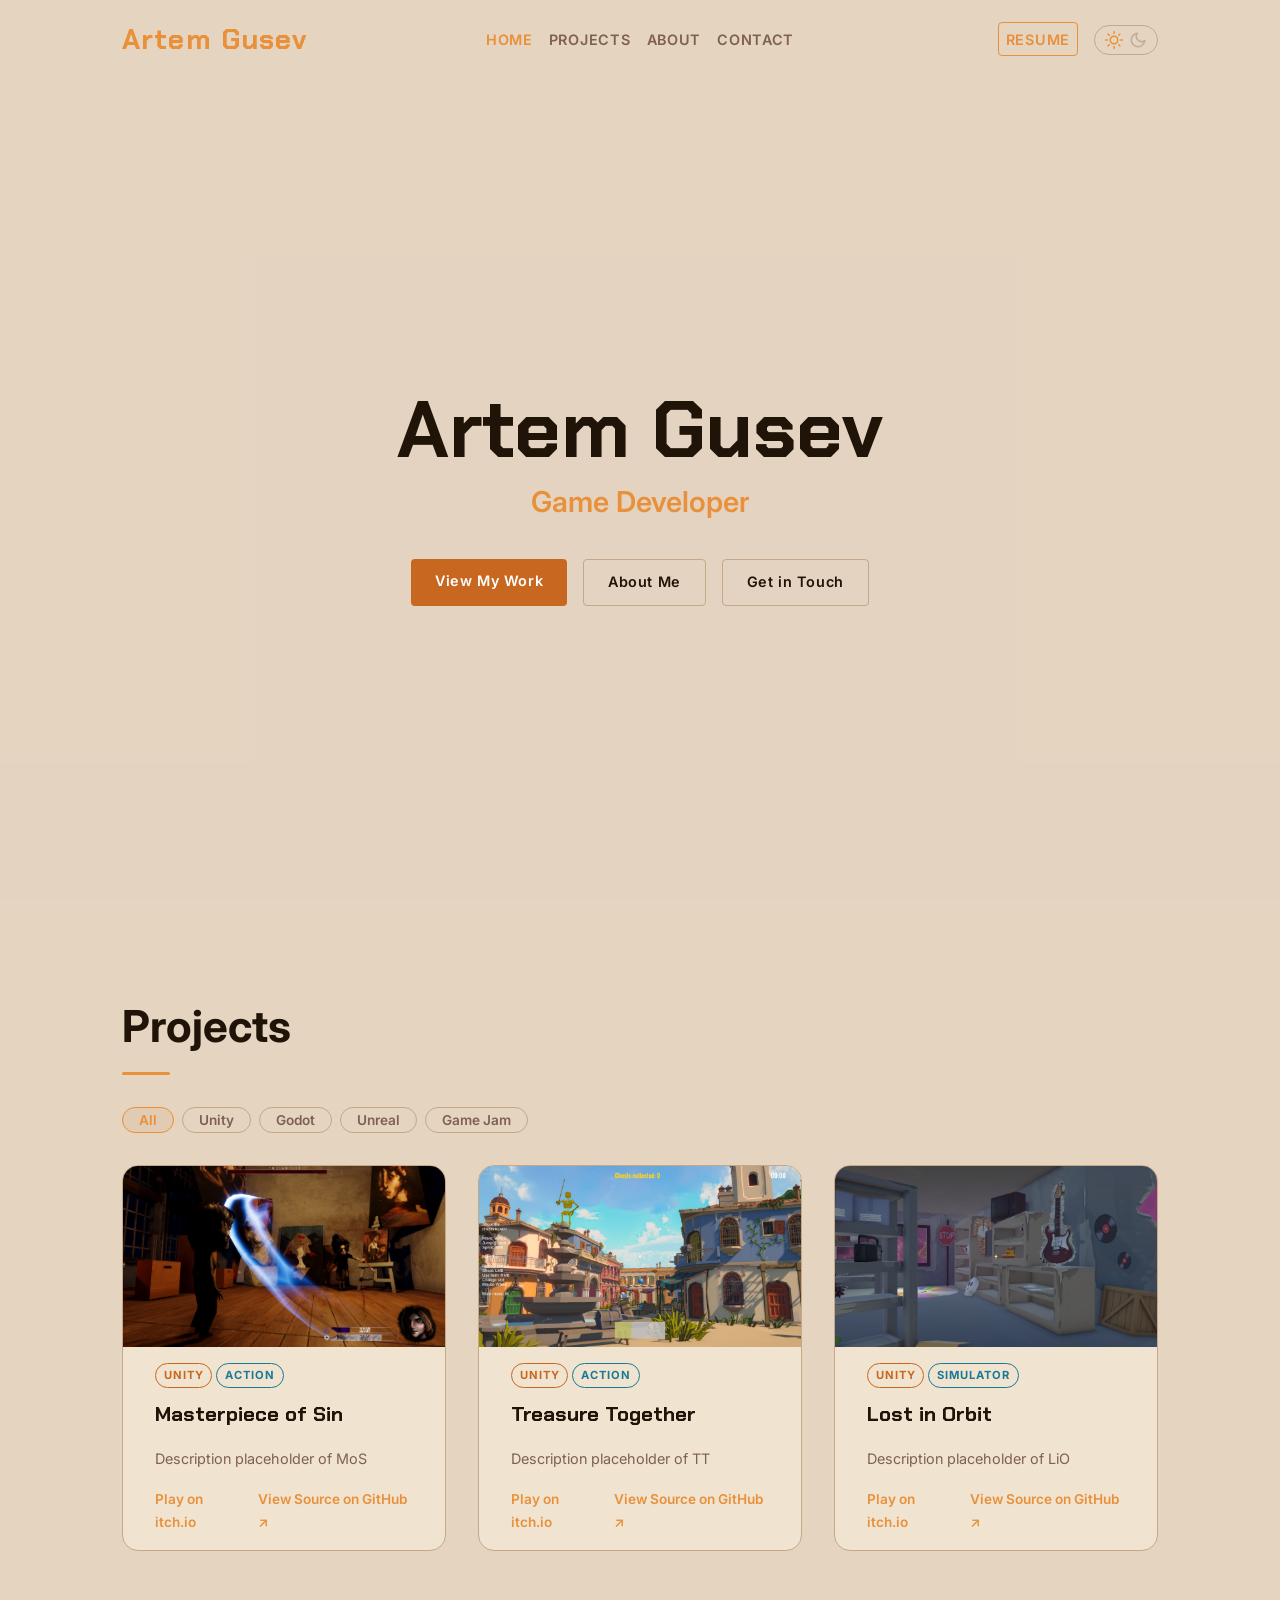
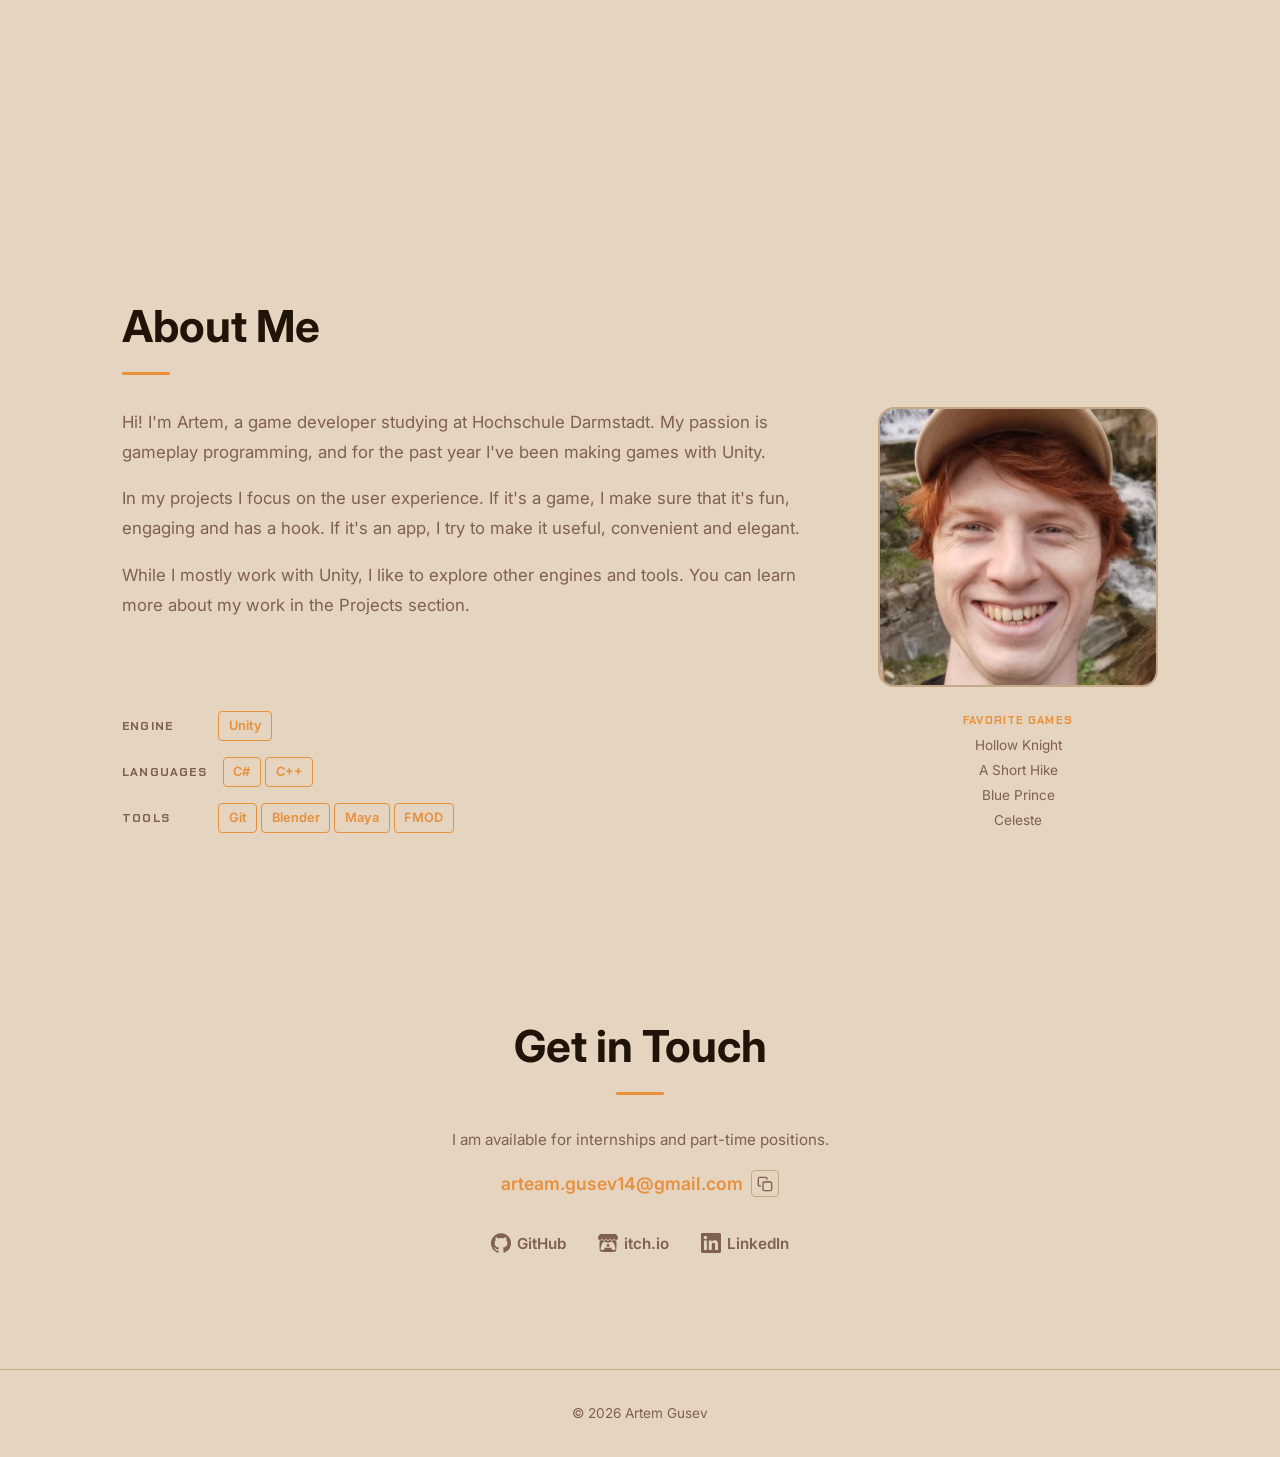
==== index.html @ 0c3b1ceb "initial commit" ====
<!DOCTYPE html>
<html lang="en" class="no-smooth">
<head>
  <meta charset="UTF-8" />
  <meta name="viewport" content="width=device-width, initial-scale=1.0" />
  <meta name="description" content="Artem Gusev — game developer. Portfolio of personal and study projects." />
  <title>Artem Gusev | Game Dev Portfolio</title>

  <link rel="preconnect" href="https://fonts.googleapis.com" />
  <link rel="preconnect" href="https://fonts.gstatic.com" crossorigin />
  <link href="https://fonts.googleapis.com/css2?family=Chakra+Petch:wght@700&family=Inter:wght@400;600&display=swap" rel="stylesheet" />

  <link rel="stylesheet" href="style.css" />
  <!-- Runs synchronously before first paint to prevent a flash of the wrong theme.
       Wrapped in a block so `savedTheme` doesn't leak into global scope and
       collide with the same variable name in script.js. -->
  <script>
    {
      const savedTheme = localStorage.getItem('theme');
      if (savedTheme) {
        document.documentElement.setAttribute('data-theme', savedTheme);
      } else if (window.matchMedia('(prefers-color-scheme: light)').matches) {
        document.documentElement.setAttribute('data-theme', 'light');
      }
      // No saved preference and no system light preference → dark is CSS default

      // Hide the page before first paint to prevent:
      // - flash of wrong scroll position (on reload)
      // - flash of unstyled text while fonts load (on all visits)
      document.documentElement.style.visibility = 'hidden';
    }
  </script>
</head>
<body>


  <!-- ===================== HEADER / NAV ===================== -->
  <header id="site-header">
    <div class="header-inner">
      <a href="#home" class="site-logo"><span class="logo-dot">Artem Gusev</span></a>

      <button class="nav-toggle" id="nav-toggle" aria-label="Open navigation" aria-expanded="false" aria-controls="primary-nav">
        <span class="hamburger-bar"></span>
        <span class="hamburger-bar"></span>
        <span class="hamburger-bar"></span>
      </button>

      <nav id="primary-nav">
        <a href="#home">Home</a>
        <a href="#projects">Projects</a>
        <a href="#about">About</a>
        <a href="#contact">Contact</a>
      </nav>

      <div class="header-right">
        <a href="assets/resume/resume.pdf" class="nav-resume-link" target="_blank" rel="noopener">Resume</a>
        <button class="theme-toggle" id="theme-toggle" aria-label="Switch to light mode">
        <!-- Sun icon — shown in dark mode -->
        <svg class="icon-sun" width="18" height="18" viewBox="0 0 24 24" fill="none" stroke="currentColor" stroke-width="2" stroke-linecap="round" stroke-linejoin="round" aria-hidden="true">
          <circle cx="12" cy="12" r="5"/>
          <line x1="12" y1="1" x2="12" y2="3"/><line x1="12" y1="21" x2="12" y2="23"/>
          <line x1="4.22" y1="4.22" x2="5.64" y2="5.64"/><line x1="18.36" y1="18.36" x2="19.78" y2="19.78"/>
          <line x1="1" y1="12" x2="3" y2="12"/><line x1="21" y1="12" x2="23" y2="12"/>
          <line x1="4.22" y1="19.78" x2="5.64" y2="18.36"/><line x1="18.36" y1="5.64" x2="19.78" y2="4.22"/>
        </svg>
        <!-- Moon icon — shown in light mode -->
        <svg class="icon-moon" width="18" height="18" viewBox="0 0 24 24" fill="none" stroke="currentColor" stroke-width="2" stroke-linecap="round" stroke-linejoin="round" aria-hidden="true">
          <path d="M21 12.79A9 9 0 1 1 11.21 3 7 7 0 0 0 21 12.79z"/>
        </svg>
      </button>
      </div>
    </div>
  </header>

  <main>
  <!-- ===================== HERO ===================== -->
  <section id="home">
    <video class="hero-video" autoplay muted loop playsinline>
      <source src="assets/videos/showreel.webm" type="video/webm" />
      <source src="assets/videos/showreel.mp4" type="video/mp4" />
    </video>
    <div class="hero-overlay" aria-hidden="true"></div>
    <div class="home-content">
      <h1 class="home-name">Artem Gusev</h1>
      <p class="home-tagline">Game Developer</p>
      <div class="home-cta-group">
        <a href="#projects" class="btn btn-primary">View My Work</a>
        <a href="#about" class="btn btn-ghost">About Me</a>
        <a href="#contact" class="btn btn-ghost">Get in Touch</a>
      </div>
    </div>
  </section>

  <!-- ===================== PROJECTS ===================== -->
  <section id="projects">
    <div class="section-inner">
      <h2 class="section-title">Projects</h2>

      <!-- Filter bar — update data-filter values to match your actual engines/types -->
      <div class="filter-bar" role="group" aria-label="Filter projects by engine or type">
        <button class="filter-btn active" data-filter="all">All</button>
        <button class="filter-btn" data-filter="unity">Unity</button>
        <button class="filter-btn" data-filter="godot">Godot</button>
        <button class="filter-btn" data-filter="unreal">Unreal</button>
        <button class="filter-btn" data-filter="jam">Game Jam</button>
      </div>

      <!-- Cards are generated from projects.js — edit that file to add/update projects -->
      <div class="projects-grid" id="projects-grid"></div>
    </div>
  </section>

  <!-- ===================== ABOUT ===================== -->
  <section id="about">
    <div class="section-inner">
      <h2 class="section-title">About Me</h2>
      <div class="about-grid">
        <div class="about-text">
          <p>Hi! I'm Artem, a game developer studying at Hochschule Darmstadt. My passion is gameplay programming, and for the past year I've been making games with Unity.</p>
          <p>In my projects I focus on the user experience. If it's a game, I make sure that it's fun, engaging and has a hook. If it's an app, I try to make it useful, convenient and elegant.</p>
          <p>While I mostly work with Unity, I like to explore other engines and tools. You can learn more about my work in the Projects section.</p>
        </div>
        <div class="about-image">
          <img src="assets/images/profile.png" alt="Artem Gusev" width="280" height="280" />
        </div>
        <div class="skills-grid">
          <div class="skill-row">
            <span class="skill-category">Engine</span>
            <div class="skill-chips"><span class="skill-chip">Unity</span></div>
          </div>
          <div class="skill-row">
            <span class="skill-category">Languages</span>
            <div class="skill-chips">
              <span class="skill-chip">C#</span>
              <span class="skill-chip">C++</span>
            </div>
          </div>
          <div class="skill-row">
            <span class="skill-category">Tools</span>
            <div class="skill-chips">
              <span class="skill-chip">Git</span>
              <span class="skill-chip">Blender</span>
              <span class="skill-chip">Maya</span>
              <span class="skill-chip">FMOD</span>
            </div>
          </div>
        </div>
        <div class="fav-games">
          <span class="fav-games-label">Favorite games</span>
          <ul>
            <li>Hollow Knight</li>
            <li>A Short Hike</li>
            <li>Blue Prince</li>
            <li>Celeste</li>
          </ul>
        </div>
      </div>
    </div>
  </section>

  <!-- ===================== CONTACT ===================== -->
  <section id="contact">
    <div class="section-inner contact-inner">
      <h2 class="section-title">Get in Touch</h2>
      <p class="contact-availability">I am available for internships and part-time positions.</p>
      <div class="contact-email-row">
        <a href="mailto:arteam.gusev14@gmail.com" class="contact-email-link">arteam.gusev14@gmail.com</a>
        <button class="contact-copy-btn" id="copy-email-btn" aria-label="Copy email address">
          <svg class="icon-copy" width="16" height="16" viewBox="0 0 24 24" fill="none" stroke="currentColor" stroke-width="2" stroke-linecap="round" stroke-linejoin="round" aria-hidden="true"><rect x="9" y="9" width="13" height="13" rx="2"/><path d="M5 15H4a2 2 0 0 1-2-2V4a2 2 0 0 1 2-2h9a2 2 0 0 1 2 2v1"/></svg>
          <svg class="icon-check" width="16" height="16" viewBox="0 0 24 24" fill="none" stroke="currentColor" stroke-width="2.5" stroke-linecap="round" stroke-linejoin="round" aria-hidden="true"><polyline points="20 6 9 17 4 12"/></svg>
        </button>
      </div>
      <nav class="contact-social" aria-label="Social links">
        <a href="https://github.com/Rognin" target="_blank" rel="noopener" aria-label="GitHub profile">
          <svg width="20" height="20" viewBox="0 0 24 24" fill="currentColor" aria-hidden="true"><path d="M12 .297c-6.63 0-12 5.373-12 12 0 5.303 3.438 9.8 8.205 11.385.6.113.82-.258.82-.577 0-.285-.01-1.04-.015-2.04-3.338.724-4.042-1.61-4.042-1.61C4.422 18.07 3.633 17.7 3.633 17.7c-1.087-.744.084-.729.084-.729 1.205.084 1.838 1.236 1.838 1.236 1.07 1.835 2.809 1.305 3.495.998.108-.776.417-1.305.76-1.605-2.665-.3-5.466-1.332-5.466-5.93 0-1.31.465-2.38 1.235-3.22-.135-.303-.54-1.523.105-3.176 0 0 1.005-.322 3.3 1.23.96-.267 1.98-.399 3-.405 1.02.006 2.04.138 3 .405 2.28-1.552 3.285-1.23 3.285-1.23.645 1.653.24 2.873.12 3.176.765.84 1.23 1.91 1.23 3.22 0 4.61-2.805 5.625-5.475 5.92.42.36.81 1.096.81 2.22 0 1.606-.015 2.896-.015 3.286 0 .315.21.69.825.57C20.565 22.092 24 17.592 24 12.297c0-6.627-5.373-12-12-12"/></svg>
          GitHub
        </a>
        <a href="https://rognin.itch.io/" target="_blank" rel="noopener" aria-label="itch.io profile">
          <svg width="20" height="20" viewBox="0 0 24 24" fill="currentColor" aria-hidden="true"><path d="M3.13 1.338C2.08 1.96.02 4.328 0 4.95v1.03c0 1.303 1.22 2.45 2.325 2.45 1.33 0 2.436-1.102 2.436-2.41 0 1.308 1.07 2.41 2.4 2.41 1.328 0 2.362-1.102 2.362-2.41 0 1.308 1.137 2.41 2.466 2.41h.024c1.33 0 2.466-1.102 2.466-2.41 0 1.308 1.034 2.41 2.363 2.41 1.33 0 2.4-1.102 2.4-2.41 0 1.308 1.106 2.41 2.435 2.41C22.78 8.43 24 7.282 24 5.98V4.95c-.02-.62-2.082-2.99-3.13-3.612-3.253-.114-5.508-.134-8.87-.133-3.362 0-7.945.053-8.87.133zm6.376 6.477a2.74 2.74 0 0 1-.468.602c-.5.49-1.19.795-1.947.795a2.786 2.786 0 0 1-1.95-.795c-.182-.178-.32-.37-.446-.59-.127.222-.303.412-.486.59a2.788 2.788 0 0 1-1.95.795c-.092 0-.187-.025-.264-.052-.107 1.113-.152 2.176-.168 2.95v.005l-.006 1.167c.02 2.334-.23 7.564 1.03 8.85 1.952.454 5.545.662 9.15.663 3.605 0 7.198-.21 9.15-.664 1.26-1.284 1.01-6.514 1.03-8.848l-.006-1.167v-.004c-.016-.775-.06-1.838-.168-2.95-.077.026-.172.052-.263.052a2.788 2.788 0 0 1-1.95-.795c-.184-.178-.36-.368-.486-.59-.127.22-.265.412-.447.59a2.786 2.786 0 0 1-1.95.794c-.76 0-1.446-.303-1.948-.793a2.74 2.74 0 0 1-.468-.602 2.738 2.738 0 0 1-.463.602 2.787 2.787 0 0 1-1.95.794h-.16a2.787 2.787 0 0 1-1.95-.793 2.738 2.738 0 0 1-.464-.602zm-2.004 2.59v.002c.795.002 1.5 0 2.373.953.687-.072 1.406-.108 2.125-.107.72 0 1.438.035 2.125.107.873-.953 1.578-.95 2.372-.953.376 0 1.876 0 2.92 2.934l1.123 4.028c.832 2.995-.266 3.068-1.636 3.07-2.03-.075-3.156-1.55-3.156-3.025-1.124.184-2.436.276-3.748.277-1.312 0-2.624-.093-3.748-.277 0 1.475-1.125 2.95-3.156 3.026-1.37-.004-2.468-.077-1.636-3.072l1.122-4.027c1.045-2.934 2.545-2.934 2.92-2.934zM12 12.714c-.002.002-2.14 1.964-2.523 2.662l1.4-.056v1.22c0 .056.56.033 1.123.007.562.026 1.124.05 1.124-.008v-1.22l1.4.055C14.138 14.677 12 12.713 12 12.713z"/></svg>
          itch.io
        </a>
        <a href="https://www.linkedin.com/in/artem-gusev14" target="_blank" rel="noopener" aria-label="LinkedIn profile">
          <svg width="20" height="20" viewBox="0 0 24 24" fill="currentColor" aria-hidden="true"><path d="M20.447 20.452h-3.554v-5.569c0-1.328-.027-3.037-1.852-3.037-1.853 0-2.136 1.445-2.136 2.939v5.667H9.351V9h3.414v1.561h.046c.477-.9 1.637-1.85 3.37-1.85 3.601 0 4.267 2.37 4.267 5.455v6.286zM5.337 7.433c-1.144 0-2.063-.926-2.063-2.065 0-1.138.92-2.063 2.063-2.063 1.14 0 2.064.925 2.064 2.063 0 1.139-.925 2.065-2.064 2.065zm1.782 13.019H3.555V9h3.564v11.452zM22.225 0H1.771C.792 0 0 .774 0 1.729v20.542C0 23.227.792 24 1.771 24h20.451C23.2 24 24 23.227 24 22.271V1.729C24 .774 23.2 0 22.222 0h.003z"/></svg>
          LinkedIn
        </a>
      </nav>
    </div>
  </section>

  </main>

  <!-- ===================== FOOTER ===================== -->
  <footer id="site-footer">
    <div class="footer-inner">
      <p class="footer-copy">&copy; 2026 Artem Gusev</p>
    </div>
  </footer>

  <script src="projects.js"></script>
  <script src="script.js"></script>
</body>
</html>
---- style.css ----
/* =====================================================================
   DESIGN TOKENS
   ===================================================================== */
:root {
  color-scheme: dark;
  --color-bg:          #1c1917;
  --color-bg-rgb:      28, 25, 23;
  --color-bg-surface:  #272018;
  --color-bg-elevated: #332a1e;
  --color-border:      #3d3228;
  --color-accent:           #c86820;  /* burnt orange — filled elements, white text on top */
  --color-accent-highlight: #f4a261;  /* sandy orange — text, outlines, tags, no white text on top */
  --color-accent-glow: rgba(200, 104, 32, 0.35);
  --color-accent-dim:  rgba(244, 162, 97, 0.1);
  --color-text:        #fdf0e6;
  --color-text-muted:  #a8917a;
  --color-text-inverse:#1c1917;

  --font-display: 'Chakra Petch', sans-serif;
  --font-body:    'Inter', sans-serif;

  --space-xs:  0.25rem;
  --space-sm:  0.5rem;
  --space-md:  1rem;
  --space-lg:  2rem;
  --space-xl:  4rem;
  --space-2xl: 6rem;

  --radius-sm: 4px;
  --radius-md: 8px;
  --radius-lg: 16px;

  --color-secondary: #7ec8e3;

  --shadow-card: 0 4px 24px rgba(0, 0, 0, 0.4);
  --shadow-glow: 0 0 20px var(--color-accent-glow);

  --transition-fast: 150ms ease;
  --transition-base: 250ms ease;

  --header-h: 60px;
}

/* =====================================================================
   BASE RESET & BODY
   ===================================================================== */
*, *::before, *::after {
  margin: 0;
  padding: 0;
  box-sizing: border-box;
}

/* Smooth scroll only for users who haven't opted out of motion */
@media (prefers-reduced-motion: no-preference) {
  html:not(.no-smooth) {
    scroll-behavior: smooth;
  }
}

html {
  scroll-padding-top: var(--header-h);
}

body {
  font-family: var(--font-body);
  background-color: var(--color-bg);
  color: var(--color-text);
  line-height: 1.7;
  font-size: 1rem;
}

/*
  Theme transition — only active for the ~350ms while switching themes.
  JS adds/removes .theme-transitioning on <html> via applyTheme().
  Using !important so this overrides any element-level transition declarations.
*/
.theme-transitioning,
.theme-transitioning *,
.theme-transitioning *::before,
.theme-transitioning *::after {
  transition: background-color 350ms ease, border-color 350ms ease, color 350ms ease, box-shadow 350ms ease !important;
}

/* Reduced-motion: collapse the theme-transition duration to zero.
   Comes after the .theme-transitioning rule so it wins the !important race. */
@media (prefers-reduced-motion: reduce) {
  .theme-transitioning,
  .theme-transitioning *,
  .theme-transitioning *::before,
  .theme-transitioning *::after {
    transition-duration: 0ms !important;
  }
  .hero-video {
    display: none;
  }
}

/* =====================================================================
   SHARED LAYOUT
   ===================================================================== */
.section-inner {
  max-width: 1100px;
  margin: 0 auto;
  padding: calc(1.1 * var(--header-h)) var(--space-lg) var(--header-h);
}

.section-title {
  font-family: var(--font-body);
  font-size: clamp(1.75rem, 4vw, 2.75rem);
  font-weight: 700;
  color: var(--color-text);
  margin-bottom: var(--space-lg);
}

.section-title::after {
  content: '';
  display: block;
  width: 48px;
  height: 3px;
  background: var(--color-accent-highlight);
  margin-top: var(--space-sm);
  border-radius: 2px;
}

/* =====================================================================
   BUTTONS
   ===================================================================== */
.btn {
  display: inline-block;
  padding: 0.65rem 1.5rem;
  border-radius: var(--radius-sm);
  font-family: var(--font-body);
  font-weight: 600;
  font-size: 0.9rem;
  letter-spacing: 0.04em;
  text-decoration: none;
  cursor: pointer;
  border: none;
  transition: background var(--transition-fast), box-shadow var(--transition-fast), transform var(--transition-fast);
}

.btn:hover {
  transform: translateY(-2px);
}

.btn-primary {
  background: var(--color-accent);
  color: #fff;
}

.btn-primary:hover {
  background: #a85518;
  box-shadow: var(--shadow-glow);
}

.btn-ghost {
  background: transparent;
  color: var(--color-text);
  border: 1px solid var(--color-border);
}

.btn-ghost:hover {
  border-color: var(--color-accent-highlight);
  color: var(--color-accent-highlight);
}

/* =====================================================================
   HEADER / NAV
   ===================================================================== */
#site-header {
  position: sticky;
  top: 0;
  z-index: 100;
  background: rgba(var(--color-bg-rgb), var(--header-bg-opacity, 0));
  backdrop-filter: blur(12px);
  -webkit-backdrop-filter: blur(12px);
  border-bottom: 1px solid transparent;
  transition: border-color var(--transition-base);
}

.header-inner {
  max-width: 1100px;
  margin: 0 auto;
  padding: var(--space-md) var(--space-lg);
  display: grid;
  grid-template-columns: 1fr auto 1fr;
  align-items: center;
}

.site-logo {
  font-family: var(--font-display);
  font-size: 1.76rem;
  font-weight: 700;
  color: var(--color-text);
  text-decoration: none;
  letter-spacing: 0.04em;
  opacity: 1;
  transition: opacity 0.3s ease, visibility 0.3s ease;
}

.site-logo.logo-hidden {
  opacity: 0;
  visibility: hidden;
  pointer-events: none;
}

.logo-dot {
  color: var(--color-accent-highlight);
}

#primary-nav {
  display: flex;
  gap: var(--space-md);
  align-items: center;
  justify-self: center;
}

#primary-nav a {
  color: var(--color-text-muted);
  text-decoration: none;
  font-size: 0.9rem;
  font-weight: 600;
  letter-spacing: 0.05em;
  text-transform: uppercase;
  transition: color var(--transition-fast);
}

#primary-nav a:hover,
#primary-nav a.active {
  color: var(--color-accent-highlight);
}

.header-right {
  justify-self: end;
  display: flex;
  align-items: center;
  gap: var(--space-md);
}

.nav-resume-link {
  position: relative;
  border: none;
  padding: var(--space-xs) var(--space-sm);
  color: var(--color-accent-highlight);
  text-decoration: none;
  font-size: 0.9rem;
  font-weight: 600;
  letter-spacing: 0.05em;
  text-transform: uppercase;
  transition: color var(--transition-fast);
}

/* Border as a pseudo-element so it can be shifted independently of the text */
.nav-resume-link::before {
  content: '';
  position: absolute;
  inset: -2px 0 0 0; /* top border edge is 2px above the text box */
  border: 1px solid var(--color-accent-highlight);
  border-radius: var(--radius-sm);
  background: transparent;
  transition: background var(--transition-fast), border-color var(--transition-fast);
  pointer-events: none;
  z-index: -1;
}

.nav-resume-link:hover {
  color: var(--color-text-inverse);
}

.nav-resume-link:hover::before {
  background: var(--color-accent);
  border-color: var(--color-accent);
}

.nav-toggle {
  display: none;
  flex-direction: column;
  gap: 5px;
  background: none;
  border: none;
  cursor: pointer;
  padding: var(--space-sm);
}

.hamburger-bar {
  display: block;
  width: 24px;
  height: 2px;
  background: var(--color-text);
  border-radius: 2px;
  transition: transform var(--transition-base), opacity var(--transition-base);
}

/* =====================================================================
   HERO
   ===================================================================== */
main {
  background-color: var(--color-bg);
  position: relative;
  z-index: 1;
}

#home {
  position: relative;
  min-height: 100vh;
  display: flex;
  align-items: center;
  margin-top: calc(-1 * var(--header-h));
  padding: calc(var(--space-2xl) + var(--header-h)) var(--space-lg) var(--header-h);
  background: var(--color-bg);
  z-index: 1;
  overflow: hidden;
}

.hero-video {
  position: absolute;
  inset: 0;
  width: 100%;
  height: 100%;
  object-fit: cover;
  z-index: 0;
}

.hero-overlay {
  position: absolute;
  inset: 0;
  background: rgba(var(--color-bg-rgb), 0.6);
  z-index: 1;
}

.home-content {
  position: relative;
  z-index: 2;
  max-width: 700px;
  margin: 0 auto;
  padding: 0 var(--space-lg);
  text-align: center;
}

.home-label {
  font-size: 0.85rem;
  letter-spacing: 0.15em;
  text-transform: uppercase;
  color: var(--color-accent-highlight);
  font-weight: 600;
  margin-bottom: var(--space-sm);
}

.home-name {
  font-family: var(--font-display);
  font-size: clamp(2.75rem, 7vw, 5rem);
  font-weight: 700;
  line-height: 1;
  color: var(--color-text);
  margin-bottom: 0.5rem;
}

.home-tagline {
  font-size: clamp(1.3rem, 3vw, 1.8rem);
  font-weight: 600;
  color: var(--color-accent-highlight);
  margin-bottom: var(--space-lg);
  margin-left: auto;
  margin-right: auto;
}

.home-cta-group {
  display: flex;
  gap: var(--space-md);
  flex-wrap: wrap;
  justify-content: center;
}

/* =====================================================================
   ABOUT
   ===================================================================== */
.about-grid {
  display: grid;
  grid-template-columns: 1fr 280px;
  column-gap: var(--space-xl);
  row-gap: var(--space-md);
  align-items: start;
}

.about-text {
  display: flex;
  flex-direction: column;
  gap: var(--space-md);
  font-size: 1.05rem;
  color: var(--color-text-muted);
  line-height: 1.8;
}

.about-image {
  width: 280px;
}

.about-image img {
  width: 280px;
  height: 280px;
  object-fit: cover;
  border-radius: var(--radius-lg);
  border: 2px solid var(--color-border);
}

.about-image-placeholder {
  width: 280px;
  height: 280px;
  background: var(--color-bg-elevated);
  border: 2px dashed var(--color-border);
  border-radius: var(--radius-lg);
  display: flex;
  align-items: center;
  justify-content: center;
  color: var(--color-text-muted);
  font-size: 0.85rem;
  letter-spacing: 0.1em;
  text-transform: uppercase;
}

.fav-games {
  text-align: center;
}

.fav-games-label {
  display: block;
  font-family: var(--font-display);
  font-size: 0.7rem;
  font-weight: 700;
  text-transform: uppercase;
  letter-spacing: 0.1em;
  color: var(--color-accent-highlight);
  margin-bottom: var(--space-xs);
}

.fav-games ul {
  list-style: none;
  display: flex;
  flex-direction: column;
  gap: 2px;
}

.fav-games li {
  font-size: 0.85rem;
  color: var(--color-text-muted);
}

.skills-grid {
  display: flex;
  flex-direction: column;
  gap: var(--space-md);
}

.skill-row {
  display: flex;
  align-items: center;
  gap: var(--space-md);
}

.skill-category {
  font-family: var(--font-display);
  font-size: 0.75rem;
  font-weight: 700;
  text-transform: uppercase;
  letter-spacing: 0.1em;
  color: var(--color-text-muted);
  min-width: 80px;
  flex-shrink: 0;
}

.skill-chips {
  display: flex;
  flex-wrap: wrap;
  gap: var(--space-xs);
}

.skill-chip {
  font-size: 0.8rem;
  font-weight: 600;
  color: var(--color-accent-highlight);
  border: 1px solid var(--color-accent-highlight);
  border-radius: 4px;
  padding: 0.2rem 0.6rem;
}

/* =====================================================================
   PROJECTS
   ===================================================================== */
#projects,
#about,
#contact {
  position: relative;
  z-index: 1;
  background-color: var(--color-bg);
  scroll-margin-top: calc(-1 * var(--header-h));
}

#projects {
  min-height: 100vh;
}

#about {
  min-height: 80vh;
}

#contact {
  padding-bottom: var(--space-lg);
}

.filter-bar {
  display: flex;
  gap: var(--space-sm);
  flex-wrap: wrap;
  margin-bottom: var(--space-lg);
}

.filter-btn {
  padding: var(--space-xs) var(--space-md);
  border: 1px solid var(--color-border);
  border-radius: 999px;
  background: transparent;
  color: var(--color-text-muted);
  font-family: var(--font-body);
  font-size: 0.85rem;
  font-weight: 600;
  cursor: pointer;
  transition: background-color var(--transition-fast), border-color var(--transition-fast), color var(--transition-fast);
}

.filter-btn.active,
.filter-btn:hover {
  border-color: var(--color-accent-highlight);
  color: var(--color-accent-highlight);
  background: var(--color-accent-dim);
}

.projects-grid {
  display: grid;
  grid-template-columns: repeat(auto-fill, minmax(320px, 1fr));
  gap: var(--space-lg);
}

.project-card {
  background: var(--color-bg-surface);
  border: 1px solid var(--color-border);
  border-radius: var(--radius-lg);
  overflow: hidden;
  display: flex;
  flex-direction: column;
  transition: transform var(--transition-base), box-shadow var(--transition-base);
}

.project-card:hover {
  transform: translateY(-4px);
  box-shadow: var(--shadow-card);
}

.project-card.hidden {
  display: none;
}

.card-media {
  position: relative;
  aspect-ratio: 16 / 9;
  overflow: hidden;
  background: var(--color-bg-elevated);
}

.card-media img {
  width: 100%;
  height: 100%;
  object-fit: cover;
  transition: transform var(--transition-base);
}

.project-card:hover .card-media img {
  transform: scale(1.04);
}

.card-thumb-placeholder {
  width: 100%;
  height: 100%;
  background-color: var(--color-bg-elevated);
  background-image: repeating-linear-gradient(
    45deg,
    transparent,
    transparent 10px,
    rgba(0, 0, 0, 0.08) 10px,
    rgba(0, 0, 0, 0.08) 20px
  );
}

.card-media-overlay {
  position: absolute;
  inset: 0;
  background: rgba(0, 0, 0, 0.7);
  display: flex;
  align-items: center;
  justify-content: center;
  opacity: 0;
  transition: opacity var(--transition-base);
}

.project-card:hover .card-media-overlay {
  opacity: 1;
}

.btn-play-modal {
  padding: 0.6rem 1.25rem;
  background: var(--color-accent);
  color: #fff;
  border: none;
  border-radius: var(--radius-sm);
  font-family: var(--font-body);
  font-weight: 600;
  font-size: 0.9rem;
  cursor: pointer;
  transition: background var(--transition-fast), transform var(--transition-fast);
}

.btn-play-modal:hover {
  background: #a85518;
  transform: scale(1.04);
}

.card-body {
  padding: var(--space-md) var(--space-lg);
  display: flex;
  flex-direction: column;
  gap: var(--space-sm);
  flex: 1;
}

.card-meta {
  display: flex;
  gap: var(--space-xs);
  flex-wrap: wrap;
}

.tag {
  font-size: 0.7rem;
  font-weight: 700;
  letter-spacing: 0.08em;
  text-transform: uppercase;
  padding: 2px 8px;
  border-radius: 999px;
  border: 1px solid currentColor;
}

.tag-engine { color: var(--color-accent); }
.tag-genre  { color: var(--color-secondary); }
.tag-jam    { color: #f59e0b; }

.card-title {
  font-family: var(--font-display);
  font-size: 1.3rem;
  font-weight: 700;
  color: var(--color-text);
}

.card-desc {
  font-size: 0.9rem;
  color: var(--color-text-muted);
  flex: 1;
}

.card-links {
  display: flex;
  gap: var(--space-md);
  margin-top: var(--space-sm);
}

.card-link {
  font-size: 0.85rem;
  font-weight: 600;
  color: var(--color-accent-highlight);
  text-decoration: none;
  transition: color var(--transition-fast);
}

.card-link:hover {
  color: #f8c898;
  text-decoration: underline;
}

/* =====================================================================
   SKILLS
   ===================================================================== */

.skill-group {
  background: var(--color-bg-surface);
  border: 1px solid var(--color-border);
  border-radius: var(--radius-md);
  padding: var(--space-lg);
}

.skill-group-title {
  font-family: var(--font-display);
  font-size: 1rem;
  font-weight: 700;
  color: var(--color-accent-highlight);
  text-transform: uppercase;
  letter-spacing: 0.1em;
  margin-bottom: var(--space-md);
}

.skill-list {
  list-style: none;
  display: flex;
  flex-direction: column;
  gap: var(--space-sm);
}

.skill-list li {
  font-size: 0.9rem;
  color: var(--color-text-muted);
  padding-left: var(--space-md);
  position: relative;
}

.skill-list li::before {
  content: '▸';
  position: absolute;
  left: 0;
  color: var(--color-accent-highlight);
}

/* =====================================================================
   CONTACT
   ===================================================================== */
.contact-inner {
  text-align: center;
}

.contact-availability {
  font-size: 0.95rem;
  color: var(--color-text-muted);
  margin-bottom: var(--space-md);
}

.contact-inner .section-title::after {
  margin-left: auto;
  margin-right: auto;
}

.contact-copy-btn .icon-check {
  display: none;
}

.contact-copy-btn.copied .icon-copy {
  display: none;
}

.contact-copy-btn.copied .icon-check {
  display: block;
}

.contact-email-row {
  display: inline-flex;
  align-items: center;
  gap: var(--space-sm);
  margin-bottom: var(--space-lg);
}

.contact-email-link {
  font-size: 1.1rem;
  font-weight: 600;
  color: var(--color-accent-highlight);
  text-decoration: none;
  transition: color var(--transition-fast);
}

.contact-email-link:hover {
  color: var(--color-text);
  text-decoration: underline;
}

.contact-copy-btn {
  display: inline-flex;
  align-items: center;
  justify-content: center;
  padding: 0.3rem;
  background: transparent;
  border: 1px solid var(--color-border);
  border-radius: 4px;
  color: var(--color-text-muted);
  cursor: pointer;
  transition: color var(--transition-fast), border-color var(--transition-fast);
  line-height: 1;
}

.contact-copy-btn:hover {
  color: var(--color-accent-highlight);
  border-color: var(--color-accent-highlight);
}

.contact-copy-btn.copied {
  color: #6bcb77;
  border-color: #6bcb77;
}

.contact-social {
  display: flex;
  justify-content: center;
  gap: var(--space-lg);
  flex-wrap: wrap;
}

.contact-social a {
  display: inline-flex;
  align-items: center;
  gap: 0.4em;
  font-size: 0.95rem;
  font-weight: 600;
  color: var(--color-text-muted);
  text-decoration: none;
  transition: color var(--transition-fast);
}

.contact-social a:hover {
  color: var(--color-accent-highlight);
}

/* =====================================================================
   FOOTER
   ===================================================================== */
#site-footer {
  position: relative;
  z-index: 1;
  background-color: var(--color-bg);
  border-top: 1px solid var(--color-border);
  padding: var(--space-lg);
}

.footer-inner {
  max-width: 1100px;
  margin: 0 auto;
  text-align: center;
}

.footer-copy {
  font-size: 0.85rem;
  color: var(--color-text-muted);
}

/* Tech badges — used on project page */
.modal-tech-badge {
  font-size: 0.72rem;
  font-weight: 700;
  letter-spacing: 0.07em;
  text-transform: uppercase;
  padding: 3px 10px;
  border-radius: 999px;
  color: var(--color-accent-highlight);
  border: 1px solid var(--color-accent-highlight);
  background: var(--color-accent-dim);
}

/* Snippet panel — used on project page */
.snippet-panel {
  border: 1px solid var(--color-border);
  border-radius: var(--radius-md);
  overflow: hidden;
}

.snippet-header {
  font-size: 0.75rem;
  font-weight: 600;
  font-family: var(--font-body);
  color: var(--color-text-muted);
  background: var(--color-bg-elevated);
  border-bottom: 1px solid var(--color-border);
  padding: var(--space-xs) var(--space-md);
  letter-spacing: 0.04em;
}

.snippet-panel pre[class*="language-"] {
  margin: 0;
  border-radius: 0;
  max-height: 320px;
  overflow-y: auto;
  font-size: 0.82rem;
  line-height: 1.6;
  background: #1e1b18;
  scrollbar-width: thin;
  scrollbar-color: var(--color-border) #1e1b18;
}

.snippet-panel pre[class*="language-"]::-webkit-scrollbar        { width: 6px; height: 6px; }
.snippet-panel pre[class*="language-"]::-webkit-scrollbar-track  { background: #1e1b18; }
.snippet-panel pre[class*="language-"]::-webkit-scrollbar-thumb  { background: var(--color-border); border-radius: 999px; }
.snippet-panel pre[class*="language-"]::-webkit-scrollbar-thumb:hover { background: var(--color-text-muted); }

/* Card tech-stack chip row */
.card-tech-stack {
  display: flex;
  flex-wrap: wrap;
  gap: 4px;
}

.card-tech-chip {
  font-size: 0.7rem;
  font-weight: 600;
  color: var(--color-text-muted);
  border: 1px solid var(--color-border);
  border-radius: var(--radius-sm);
  padding: 1px 6px;
  letter-spacing: 0.03em;
}

/* =====================================================================
   PROJECT PAGE
   ===================================================================== */
.project-page {
  max-width: 860px;
  margin: 0 auto;
  padding: var(--space-xl) var(--space-lg) var(--space-2xl);
}

.project-topbar {
  display: flex;
  justify-content: space-between;
  align-items: center;
  margin-bottom: var(--space-xl);
}

.project-back {
  font-size: 0.85rem;
  font-weight: 600;
  color: var(--color-text-muted);
  text-decoration: none;
  letter-spacing: 0.04em;
  transition: color var(--transition-fast);
}

.project-back:hover {
  color: var(--color-accent-highlight);
}

.project-title {
  font-family: var(--font-display);
  font-size: clamp(1.8rem, 5vw, 3rem);
  color: var(--color-text);
  margin-bottom: var(--space-sm);
  line-height: 1.15;
}

.project-tech {
  display: flex;
  flex-wrap: wrap;
  gap: 6px;
  margin-bottom: var(--space-lg);
}

.project-media {
  aspect-ratio: 16 / 9;
  background: var(--color-bg);
  border-radius: var(--radius-lg);
  overflow: hidden;
  margin-bottom: var(--space-lg);
}

.project-media img,
.project-media video,
.project-media iframe {
  width: 100%;
  height: 100%;
  object-fit: cover;
  border: none;
}

.project-desc {
  font-size: 1rem;
  color: var(--color-text-muted);
  line-height: 1.8;
  margin-bottom: var(--space-lg);
}

.project-links {
  display: flex;
  gap: var(--space-md);
  flex-wrap: wrap;
  margin-bottom: var(--space-xl);
}

.project-features {
  display: flex;
  flex-direction: column;
  gap: var(--space-sm);
  border-top: 1px solid var(--color-border);
  padding-top: var(--space-lg);
}

/* Feature accordion */
.feature-panel {
  border: 1px solid var(--color-border);
  border-radius: var(--radius-md);
  overflow: hidden;
}

.feature-header {
  width: 100%;
  display: flex;
  justify-content: space-between;
  align-items: center;
  gap: var(--space-md);
  padding: var(--space-sm) var(--space-md);
  background: var(--color-bg-elevated);
  border: none;
  cursor: pointer;
  text-align: left;
  transition: background var(--transition-fast);
}

.feature-header:hover {
  background: var(--color-border);
}

.feature-title {
  font-family: var(--font-display);
  font-size: 0.9rem;
  font-weight: 700;
  letter-spacing: 0.04em;
  color: var(--color-text);
}

.feature-chevron {
  font-size: 0.65rem;
  color: var(--color-accent-highlight);
  flex-shrink: 0;
}

.feature-body {
  padding: var(--space-md);
  display: flex;
  flex-direction: column;
  gap: var(--space-md);
  border-top: 1px solid var(--color-border);
}

.feature-desc {
  font-size: 0.9rem;
  color: var(--color-text-muted);
  line-height: 1.75;
}

/* =====================================================================
   RESPONSIVE — TABLET (≤768px)
   ===================================================================== */
@media (max-width: 768px) {
  .nav-toggle {
    display: flex;
  }

  #site-header {
    position: relative;
  }

  #home {
    margin-top: 0;
    padding-top: var(--space-2xl);
  }

  #primary-nav {
    position: absolute;
    top: 100%;
    left: 0;
    right: 0;
    flex-direction: column;
    align-items: flex-start;
    background: var(--color-bg-surface);
    border-bottom: 1px solid var(--color-border);
    padding: var(--space-md) var(--space-lg);
    gap: var(--space-md);
    display: none;
  }

  #primary-nav.is-open {
    display: flex;
  }

  .about-grid {
    flex-direction: column-reverse;
  }

  .about-image,
  .about-image-placeholder {
    width: 100%;
  }

  .about-image img {
    width: 100%;
    height: auto;
    max-height: 280px;
  }

  .about-image-placeholder {
    height: 200px;
  }

  .home-content {
    padding: 0;
  }

  .projects-grid {
    grid-template-columns: 1fr;
  }
}

/* =====================================================================
   RESPONSIVE — MOBILE (≤480px)
   ===================================================================== */
@media (max-width: 480px) {
  .section-inner {
    padding: var(--space-lg) var(--space-md);
  }

  .home-cta-group {
    flex-direction: column;
  }

  .footer-inner {
    flex-direction: column;
    text-align: center;
  }

}

/* =====================================================================
   THEME TOGGLE BUTTON
   ===================================================================== */
.theme-toggle {
  background: none;
  border: 1px solid var(--color-border);
  border-radius: 999px;
  padding: 5px 10px;
  cursor: pointer;
  display: flex;
  align-items: center;
  gap: 6px;
  transition: border-color var(--transition-fast);
  flex-shrink: 0;
}

.theme-toggle:hover {
  border-color: var(--color-accent-highlight);
}

/* Both icons always visible */
.icon-sun,
.icon-moon {
  display: block;
  transition: color var(--transition-fast), opacity var(--transition-fast);
}

/* Dark mode: moon is active, sun is dimmed */
.icon-sun  { color: var(--color-text-muted); opacity: 0.35; }
.icon-moon { color: var(--color-accent-highlight); opacity: 1; }

/* Light mode: sun is active, moon is dimmed */
[data-theme="light"] .icon-sun  { color: var(--color-accent-highlight); opacity: 1; }
[data-theme="light"] .icon-moon { color: var(--color-text-muted); opacity: 0.35; }

/* =====================================================================
   LIGHT THEME  — Dusk Linen (B4)
   ===================================================================== */
[data-theme="light"] {
  color-scheme: light;
  --color-bg:               #e4d4c0;
  --color-bg-rgb:           228, 212, 192;
  --color-bg-surface:       #f0e4d0;
  --color-bg-elevated:      #d8c8b4;
  --color-border:           #c4a888;
  --color-accent:           #c86820;
  --color-accent-highlight: #e8903a;
  --color-accent-glow:      rgba(200, 104, 32, 0.2);
  --color-accent-dim:       rgba(200, 104, 32, 0.08);
  --color-text:             #201408;
  --color-text-muted:       #806050;
  --color-text-inverse:     #e4d4c0;
  --color-secondary:        #1a7a96;
  --shadow-card:            0 4px 24px rgba(0, 0, 0, 0.12);
  --shadow-glow:            0 0 20px var(--color-accent-glow);
}

[data-theme="light"] #site-header {
  background: rgba(var(--color-bg-rgb), var(--header-bg-opacity, 0));
}
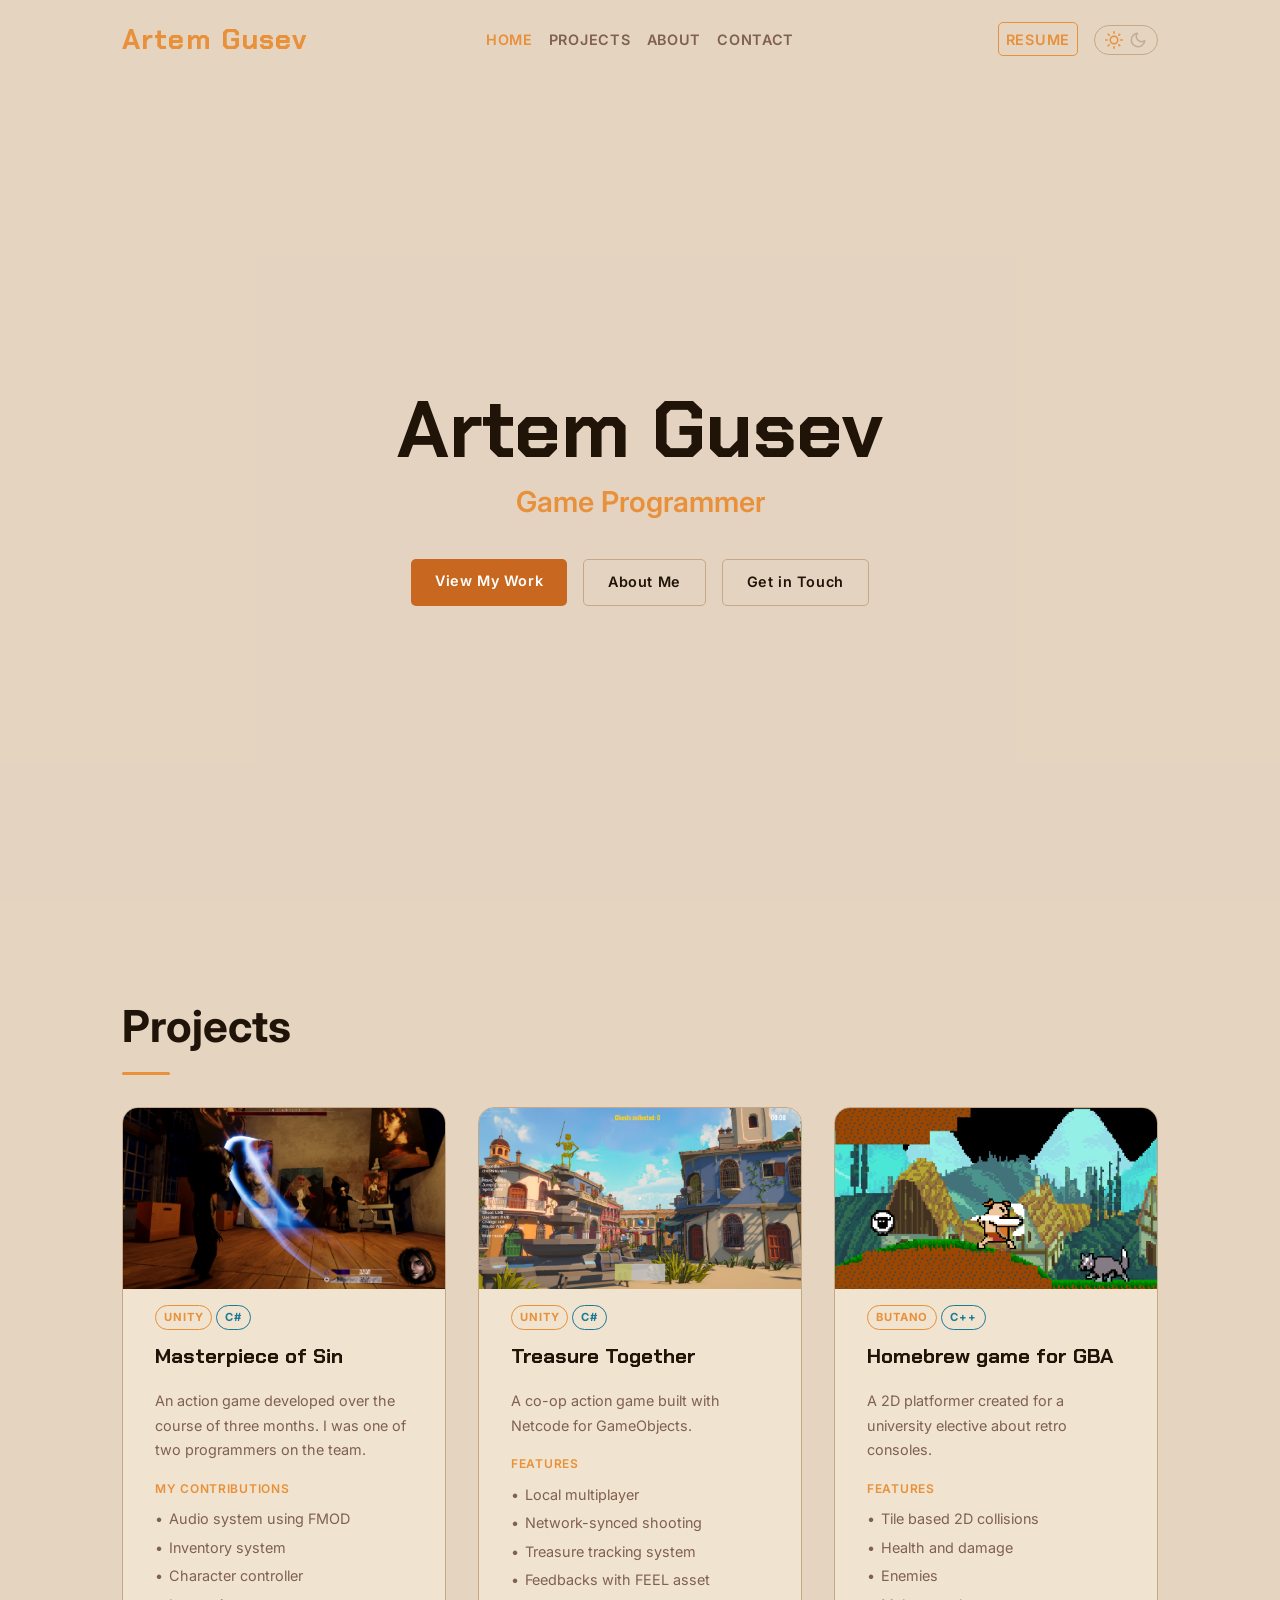
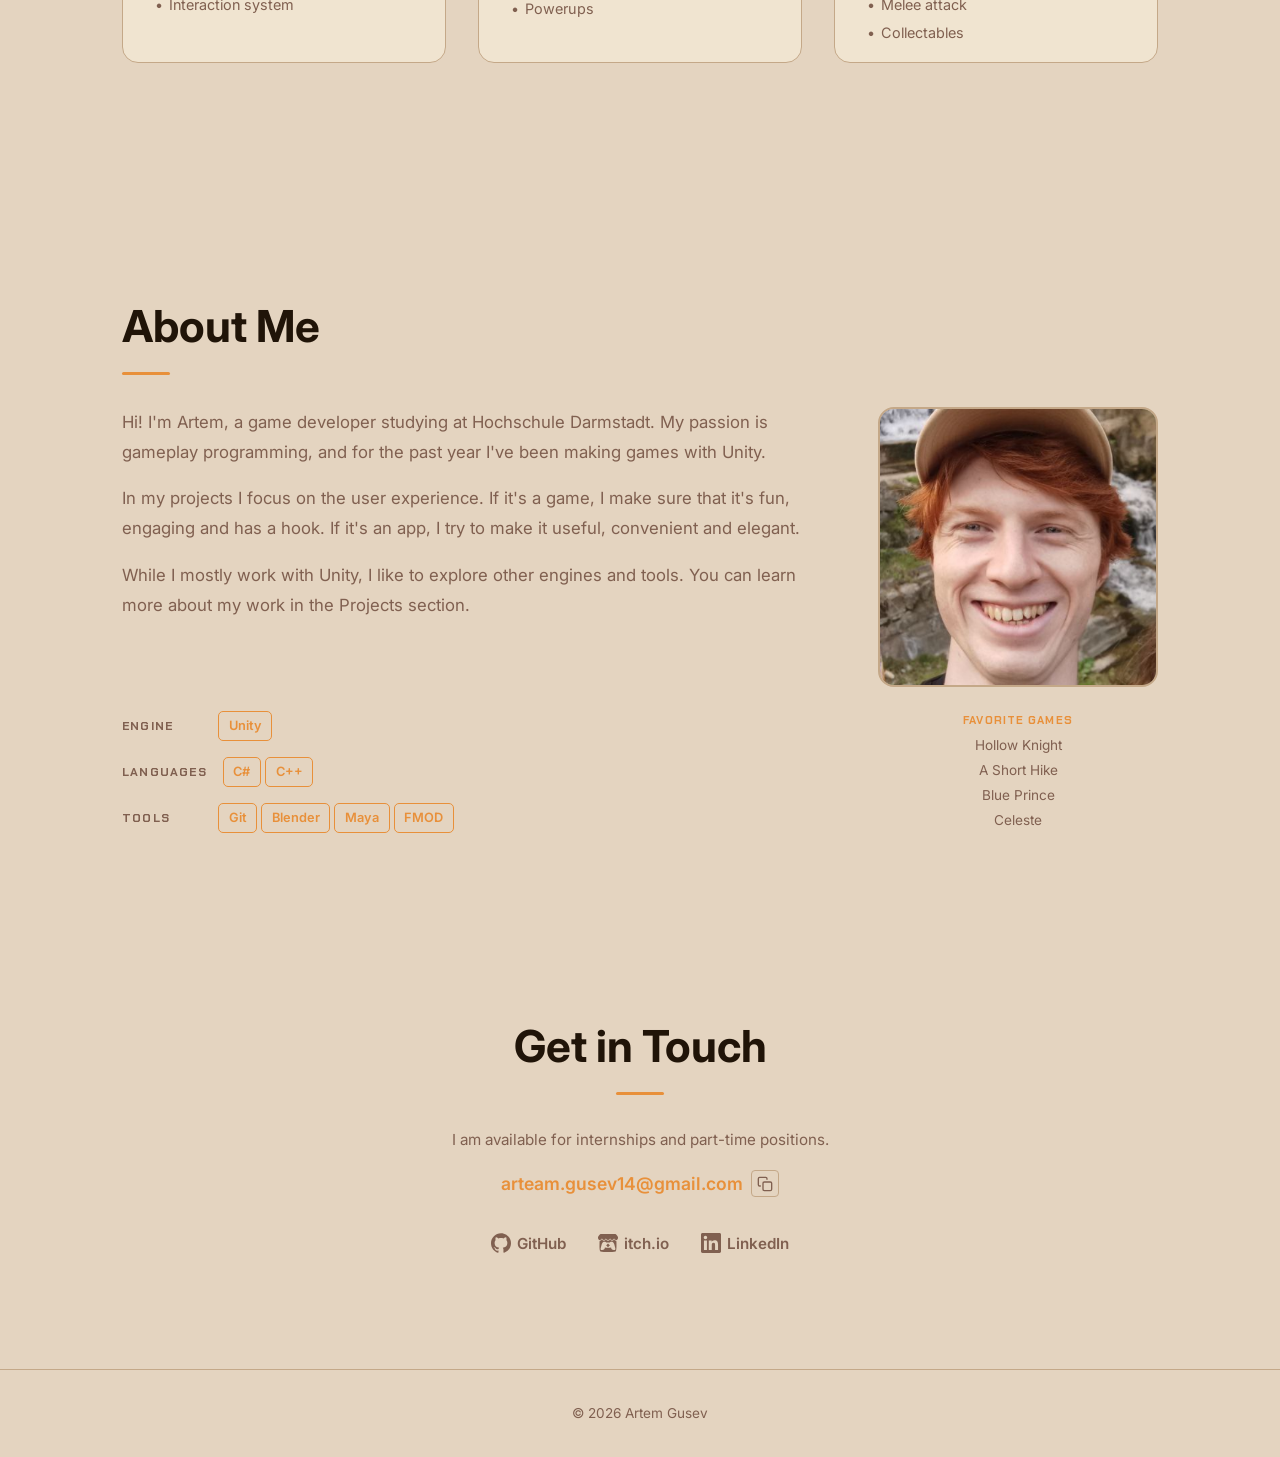
==== commit c6c62ae1: "Rebuild portfolio with updated projects and styling Co-Authored-By: Claude Sonnet 4.6 <noreply@anthr" ====
--- a/index.html
+++ b/index.html
@@ -82,7 +82,7 @@
     <div class="hero-overlay" aria-hidden="true"></div>
     <div class="home-content">
       <h1 class="home-name">Artem Gusev</h1>
-      <p class="home-tagline">Game Developer</p>
+      <p class="home-tagline">Game Programmer</p>
       <div class="home-cta-group">
         <a href="#projects" class="btn btn-primary">View My Work</a>
         <a href="#about" class="btn btn-ghost">About Me</a>
--- a/style.css
+++ b/style.css
@@ -8,12 +8,12 @@
   --color-bg-surface:  #272018;
   --color-bg-elevated: #332a1e;
   --color-border:      #3d3228;
-  --color-accent:           #c86820;  /* burnt orange — filled elements, white text on top */
+  --color-accent:           #d48647	;  /* burnt orange — filled elements, white text on top */
   --color-accent-highlight: #f4a261;  /* sandy orange — text, outlines, tags, no white text on top */
   --color-accent-glow: rgba(200, 104, 32, 0.35);
   --color-accent-dim:  rgba(244, 162, 97, 0.1);
   --color-text:        #fdf0e6;
-  --color-text-muted:  #a8917a;
+  --color-text-muted:  #c8b09a;
   --color-text-inverse:#1c1917;
 
   --font-display: 'Chakra Petch', sans-serif;
@@ -26,7 +26,7 @@
   --space-xl:  4rem;
   --space-2xl: 6rem;
 
-  --radius-sm: 4px;
+  --radius-sm: 5px;
   --radius-md: 8px;
   --radius-lg: 16px;
 
@@ -49,6 +49,8 @@
   padding: 0;
   box-sizing: border-box;
 }
+
+[hidden] { display: none !important; }
 
 /* Smooth scroll only for users who haven't opted out of motion */
 @media (prefers-reduced-motion: no-preference) {
@@ -479,7 +481,7 @@
   font-weight: 600;
   color: var(--color-accent-highlight);
   border: 1px solid var(--color-accent-highlight);
-  border-radius: 4px;
+  border-radius: 5px;
   padding: 0.2rem 0.6rem;
 }
 
@@ -508,7 +510,7 @@
 }
 
 .filter-bar {
-  display: flex;
+  display: none; /* hidden until there are enough projects to warrant filtering */
   gap: var(--space-sm);
   flex-wrap: wrap;
   margin-bottom: var(--space-lg);
@@ -647,8 +649,8 @@
   border: 1px solid currentColor;
 }
 
-.tag-engine { color: var(--color-accent); }
-.tag-genre  { color: var(--color-secondary); }
+.tag-engine { color: var(--color-accent-highlight); }
+.tag-lang   { color: var(--color-secondary); }
 .tag-jam    { color: #f59e0b; }
 
 .card-title {
@@ -661,7 +663,42 @@
 .card-desc {
   font-size: 0.9rem;
   color: var(--color-text-muted);
+}
+
+.card-contributions-wrap {
   flex: 1;
+}
+
+.card-contributions {
+  list-style: none;
+  padding: 0;
+  margin: var(--space-sm) 0 0;
+  display: flex;
+  flex-direction: column;
+  gap: 4px;
+}
+
+.card-contributions li {
+  font-size: 0.9rem;
+  color: var(--color-text-muted);
+  padding-left: 1em;
+  position: relative;
+}
+
+.card-contributions li::before {
+  content: '•';
+  position: absolute;
+  left: 0;
+  color: var(--color-text-muted);
+}
+
+.card-contributions-title {
+  font-size: 0.75rem;
+  font-weight: 600;
+  text-transform: uppercase;
+  letter-spacing: 0.06em;
+  color: var(--color-accent-highlight);
+  margin: var(--space-sm) 0 4px;
 }
 
 .card-links {
@@ -690,7 +727,7 @@
 .skill-group {
   background: var(--color-bg-surface);
   border: 1px solid var(--color-border);
-  border-radius: var(--radius-md);
+  border-radius: var(--radius-lg);
   padding: var(--space-lg);
 }
 
@@ -996,6 +1033,7 @@
   border: 1px solid var(--color-border);
   border-radius: var(--radius-md);
   overflow: hidden;
+  background: var(--color-bg-surface);
 }
 
 .feature-header {
@@ -1005,7 +1043,7 @@
   align-items: center;
   gap: var(--space-md);
   padding: var(--space-sm) var(--space-md);
-  background: var(--color-bg-elevated);
+  background: rgba(255, 255, 255, 0.06);
   border: none;
   cursor: pointer;
   text-align: left;
@@ -1013,7 +1051,27 @@
 }
 
 .feature-header:hover {
-  background: var(--color-border);
+  background: var(--color-bg-elevated);
+}
+
+.feature-header-left {
+  display: flex;
+  align-items: center;
+  gap: var(--space-sm);
+  min-width: 0;
+}
+
+.feature-icon {
+  flex-shrink: 0;
+  width: 18px;
+  height: 18px;
+  color: var(--color-accent-highlight);
+  opacity: 0.85;
+}
+
+.feature-icon svg {
+  width: 100%;
+  height: 100%;
 }
 
 .feature-title {
@@ -1024,24 +1082,58 @@
   color: var(--color-text);
 }
 
-.feature-chevron {
-  font-size: 0.65rem;
-  color: var(--color-accent-highlight);
+/* Plus → × toggle icon */
+.feature-toggle {
   flex-shrink: 0;
-}
-
+  width: 14px;
+  height: 14px;
+  color: var(--color-accent-highlight);
+  transform: rotate(-45deg);
+  transition: transform 0.3s ease;
+}
+
+.feature-header[aria-expanded="true"] .feature-toggle {
+  transform: rotate(0deg);
+}
+
+.feature-header[aria-expanded="true"] {
+  background: rgba(255, 255, 255, 0.11);
+}
+
+/* Smooth expand via max-height */
 .feature-body {
-  padding: var(--space-md);
+  max-height: 0;
+  overflow: hidden;
+  border-top: 1px solid transparent;
+  transition: max-height 0.35s ease, border-top-color 0.15s;
+}
+
+.feature-body.is-open {
+  border-top-color: var(--color-border);
+}
+
+.feature-body-inner {
   display: flex;
   flex-direction: column;
   gap: var(--space-md);
-  border-top: 1px solid var(--color-border);
+  padding: var(--space-md);
 }
 
 .feature-desc {
   font-size: 0.9rem;
   color: var(--color-text-muted);
   line-height: 1.75;
+}
+
+/* Nested sub-panels */
+.feature-sublist {
+  display: flex;
+  flex-direction: column;
+  gap: var(--space-xs);
+}
+
+.feature-sublist {
+  padding-left: var(--space-md);
 }
 
 /* =====================================================================
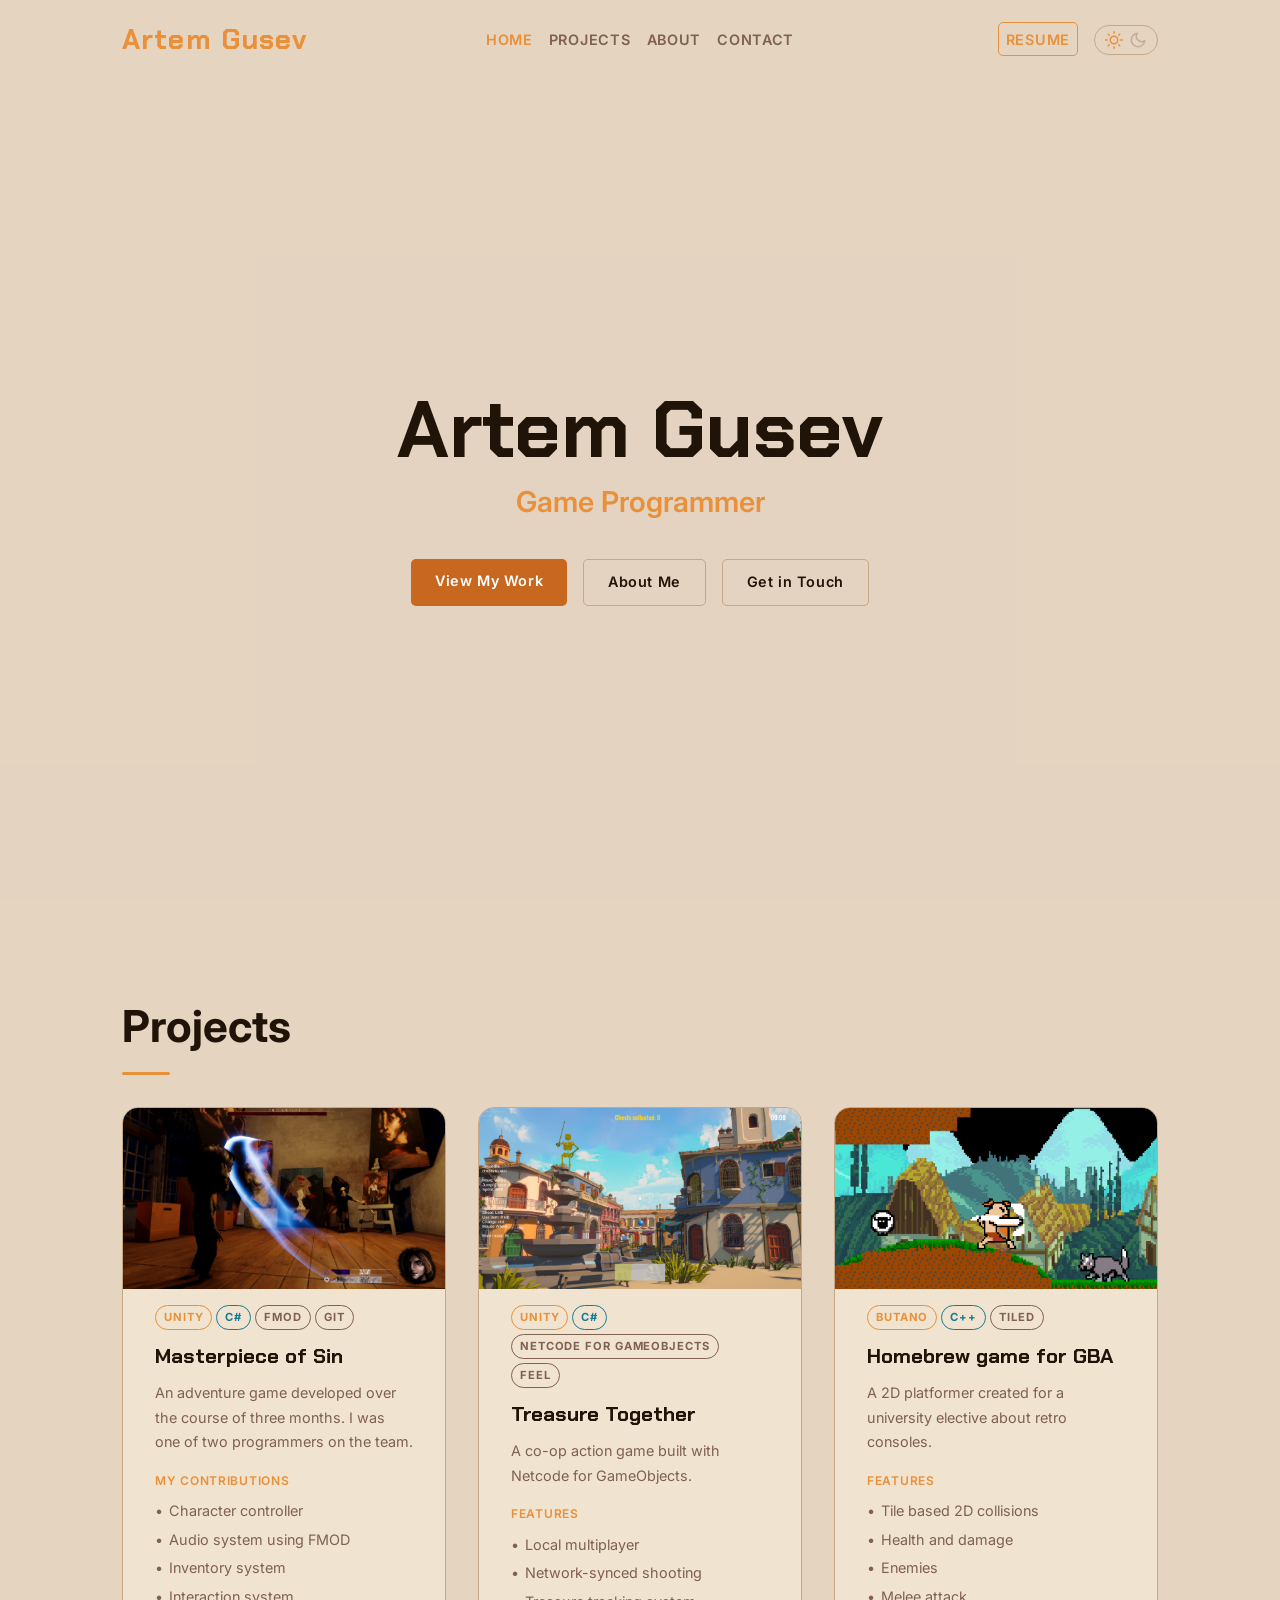
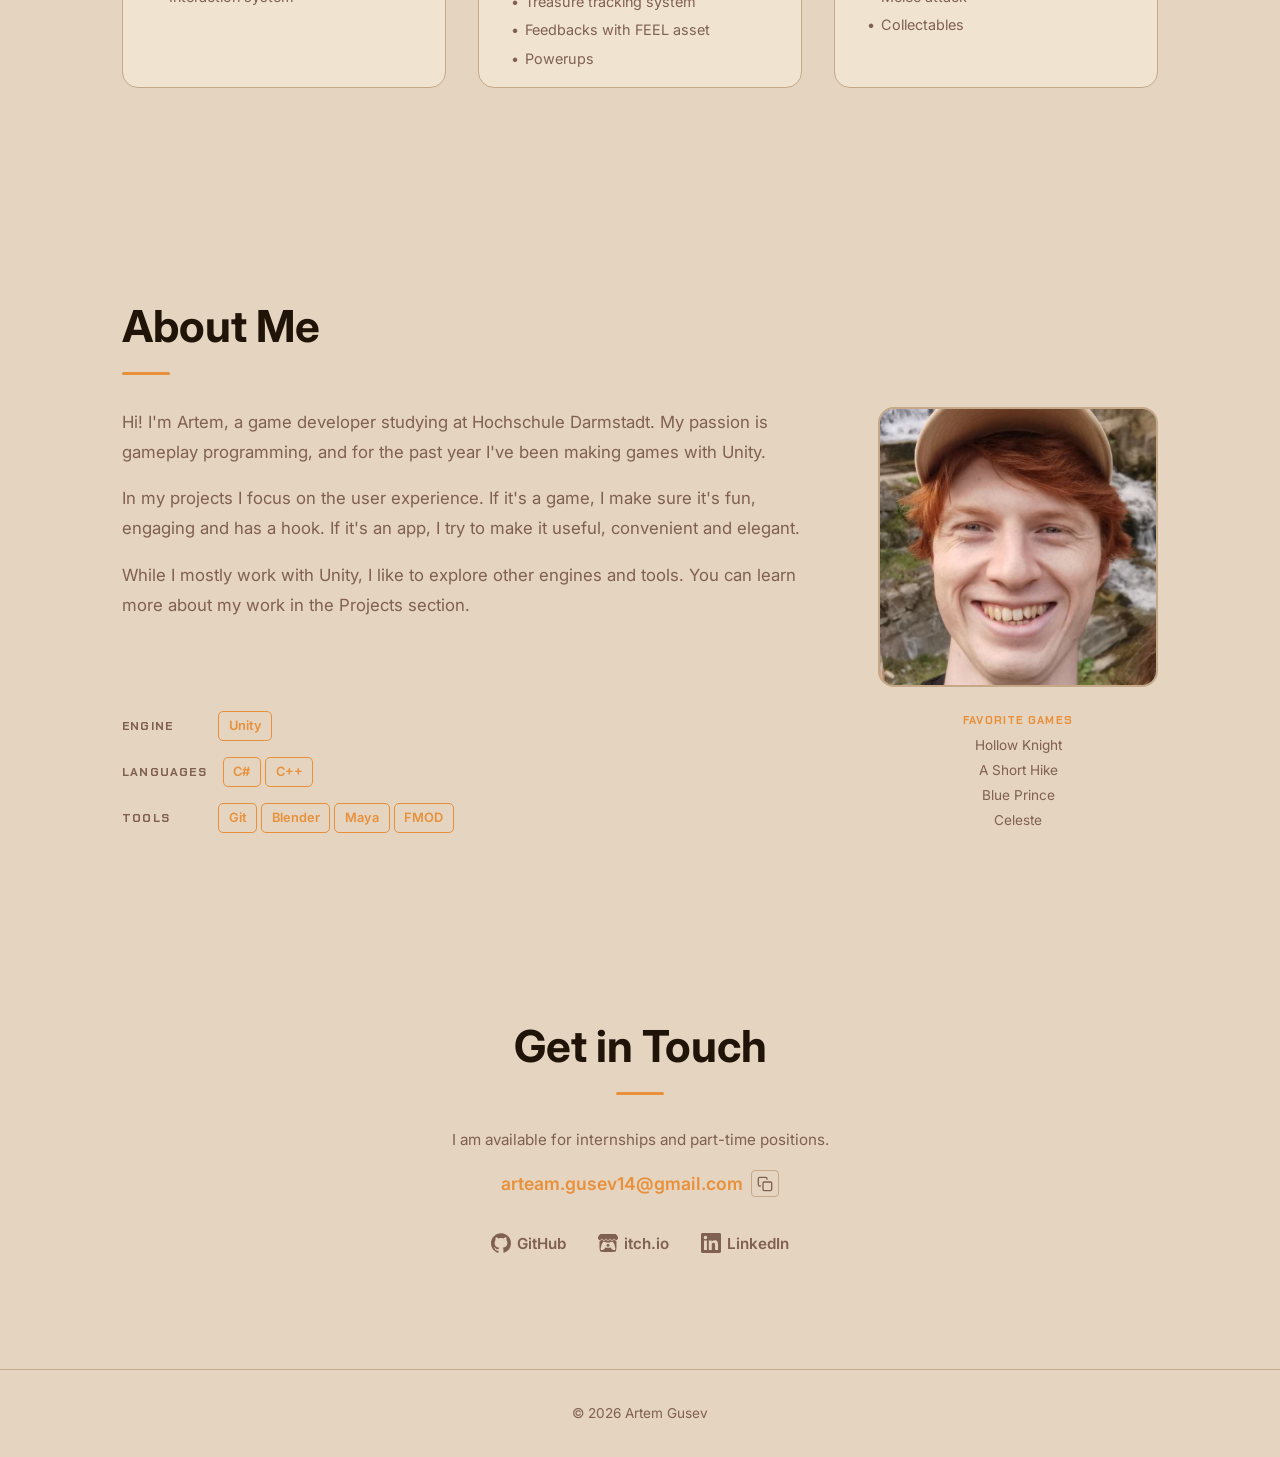
==== commit a5fa1f99: "Updated project pages" ====
--- a/index.html
+++ b/index.html
@@ -117,7 +117,7 @@
       <div class="about-grid">
         <div class="about-text">
           <p>Hi! I'm Artem, a game developer studying at Hochschule Darmstadt. My passion is gameplay programming, and for the past year I've been making games with Unity.</p>
-          <p>In my projects I focus on the user experience. If it's a game, I make sure that it's fun, engaging and has a hook. If it's an app, I try to make it useful, convenient and elegant.</p>
+          <p>In my projects I focus on the user experience. If it's a game, I make sure it's fun, engaging and has a hook. If it's an app, I try to make it useful, convenient and elegant.</p>
           <p>While I mostly work with Unity, I like to explore other engines and tools. You can learn more about my work in the Projects section.</p>
         </div>
         <div class="about-image">
--- a/style.css
+++ b/style.css
@@ -568,14 +568,16 @@
   background: var(--color-bg-elevated);
 }
 
-.card-media img {
+.card-media img,
+.card-media video {
   width: 100%;
   height: 100%;
   object-fit: cover;
   transition: transform var(--transition-base);
 }
 
-.project-card:hover .card-media img {
+.project-card:hover .card-media img,
+.project-card:hover .card-media video {
   transform: scale(1.04);
 }
 
@@ -652,6 +654,7 @@
 .tag-engine { color: var(--color-accent-highlight); }
 .tag-lang   { color: var(--color-secondary); }
 .tag-jam    { color: #f59e0b; }
+.tag-tool   { color: var(--color-text-muted); }
 
 .card-title {
   font-family: var(--font-display);
@@ -928,65 +931,107 @@
 .snippet-panel pre[class*="language-"]::-webkit-scrollbar-thumb  { background: var(--color-border); border-radius: 999px; }
 .snippet-panel pre[class*="language-"]::-webkit-scrollbar-thumb:hover { background: var(--color-text-muted); }
 
-/* Card tech-stack chip row */
-.card-tech-stack {
-  display: flex;
-  flex-wrap: wrap;
-  gap: 4px;
-}
-
-.card-tech-chip {
-  font-size: 0.7rem;
-  font-weight: 600;
-  color: var(--color-text-muted);
-  border: 1px solid var(--color-border);
-  border-radius: var(--radius-sm);
-  padding: 1px 6px;
-  letter-spacing: 0.03em;
-}
 
 /* =====================================================================
    PROJECT PAGE
    ===================================================================== */
 .project-page {
-  max-width: 860px;
+  max-width: 1100px;
   margin: 0 auto;
   padding: var(--space-xl) var(--space-lg) var(--space-2xl);
 }
 
-.project-topbar {
-  display: flex;
+.project-sidebar {
+  display: flex;
+  flex-direction: row;
   justify-content: space-between;
   align-items: center;
-  margin-bottom: var(--space-xl);
+  margin-bottom: var(--space-md);
+}
+
+.project-sidebar-sticky {
+  display: contents;
+}
+
+@media (min-width: 1300px) {
+  .project-sidebar {
+    position: fixed;
+    top: var(--space-lg);
+    left: var(--space-lg);
+    z-index: 50;
+    flex-direction: column;
+    justify-content: flex-start;
+    align-items: flex-start;
+    gap: var(--space-sm);
+    margin-bottom: 0;
+  }
 }
 
 .project-back {
-  font-size: 0.85rem;
+  display: inline-flex;
+  align-items: center;
+  gap: 6px;
+  padding: 6px 14px;
+  background: var(--color-bg-surface);
+  border: 1px solid var(--color-border);
+  border-radius: 999px;
+  font-size: 0.82rem;
   font-weight: 600;
   color: var(--color-text-muted);
   text-decoration: none;
   letter-spacing: 0.04em;
-  transition: color var(--transition-fast);
+  transition: color var(--transition-fast), border-color var(--transition-fast);
 }
 
 .project-back:hover {
   color: var(--color-accent-highlight);
+  border-color: var(--color-accent-highlight);
 }
 
 .project-title {
   font-family: var(--font-display);
   font-size: clamp(1.8rem, 5vw, 3rem);
   color: var(--color-text);
-  margin-bottom: var(--space-sm);
+  margin-bottom: var(--space-md);
   line-height: 1.15;
 }
 
-.project-tech {
+.project-meta-list {
   display: flex;
   flex-wrap: wrap;
-  gap: 6px;
-  margin-bottom: var(--space-lg);
+  margin: 0 0 var(--space-lg);
+  border: 1px solid var(--color-border);
+  border-radius: var(--radius-md);
+  overflow: hidden;
+}
+
+.project-meta-item {
+  display: flex;
+  flex-direction: column;
+  padding: 0.6rem 1rem;
+  flex: 1;
+  min-width: 90px;
+  border-right: 1px solid var(--color-border);
+  background: var(--color-bg-surface);
+}
+
+.project-meta-item:last-child {
+  border-right: none;
+}
+
+.project-meta-item dt {
+  font-size: 0.65rem;
+  font-weight: 600;
+  letter-spacing: 0.1em;
+  text-transform: uppercase;
+  color: var(--color-text-muted);
+  margin-bottom: 3px;
+}
+
+.project-meta-item dd {
+  font-size: 0.9rem;
+  font-weight: 600;
+  color: var(--color-text);
 }
 
 .project-media {
@@ -1011,6 +1056,13 @@
   color: var(--color-text-muted);
   line-height: 1.8;
   margin-bottom: var(--space-lg);
+}
+
+.project-features-intro {
+  font-size: 1rem;
+  color: var(--color-text-muted);
+  line-height: 1.8;
+  margin-bottom: var(--space-md);
 }
 
 .project-links {
@@ -1197,6 +1249,7 @@
   .projects-grid {
     grid-template-columns: 1fr;
   }
+
 }
 
 /* =====================================================================
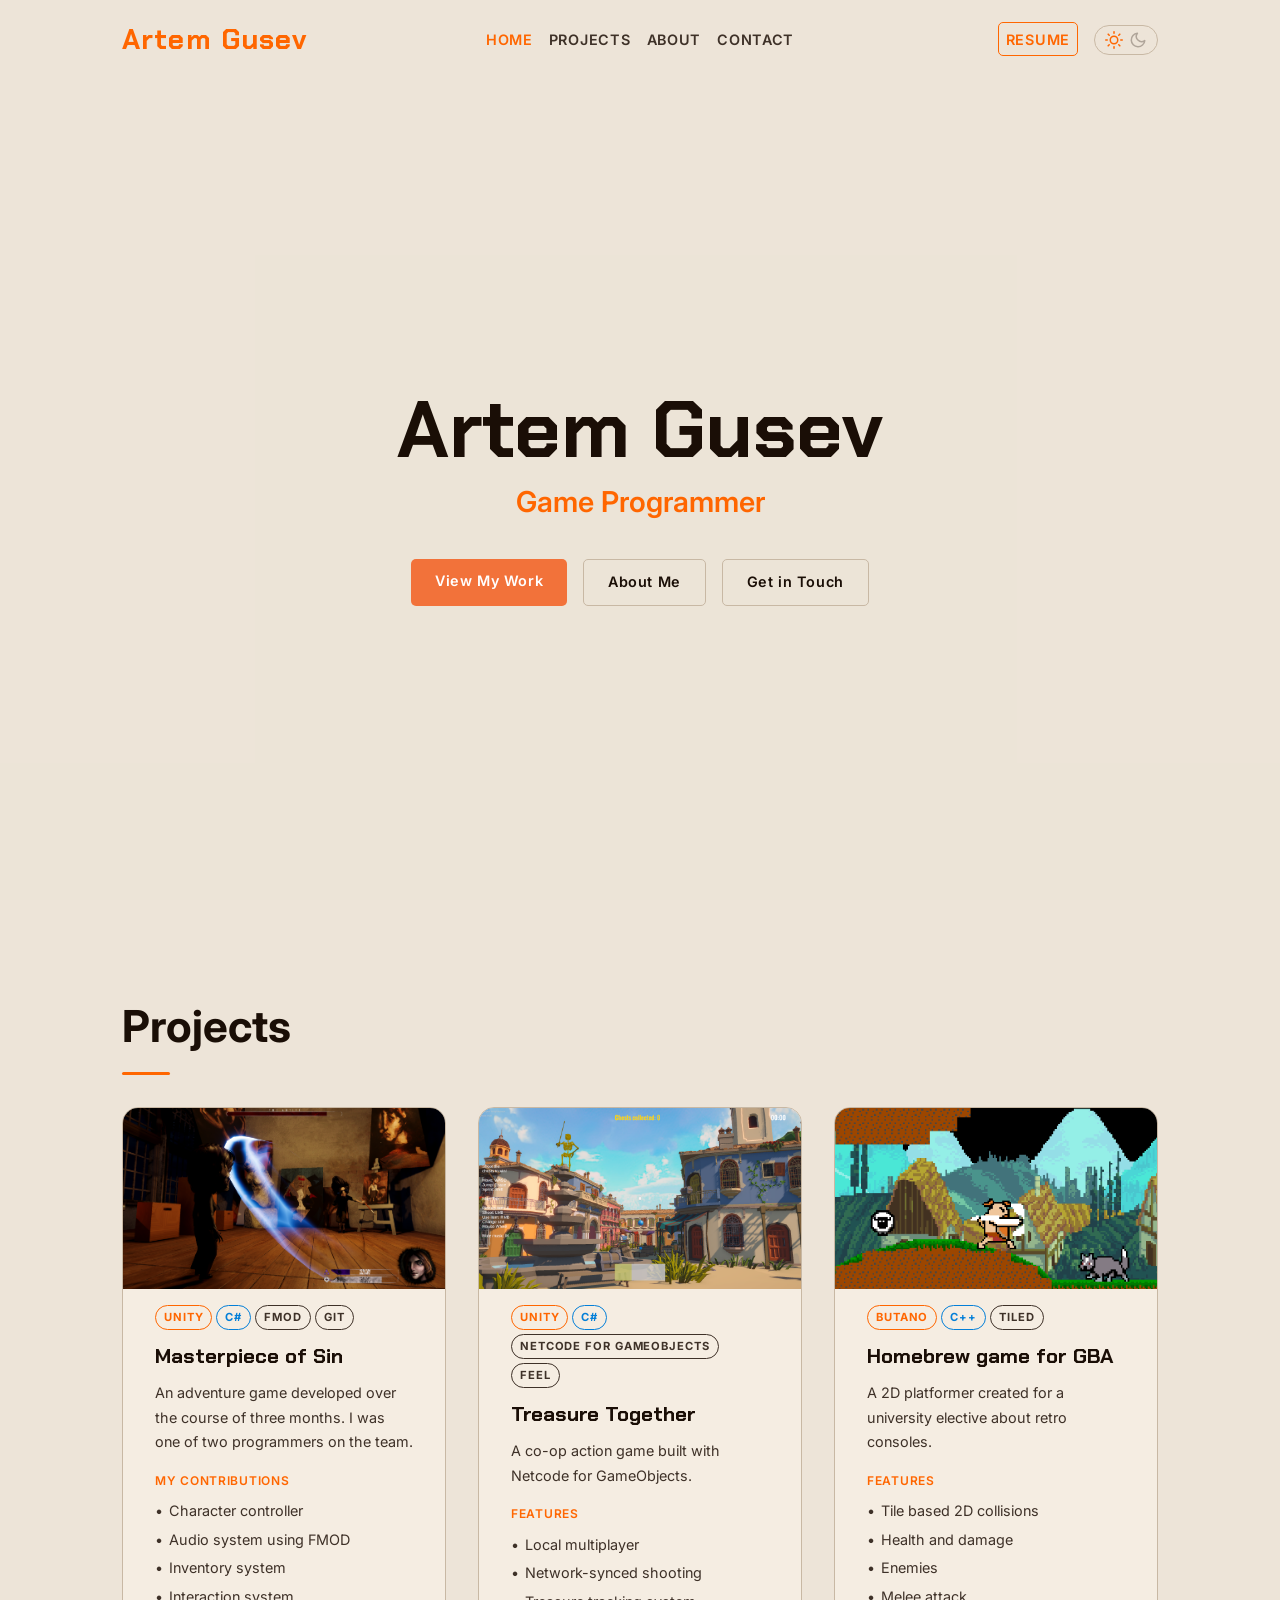
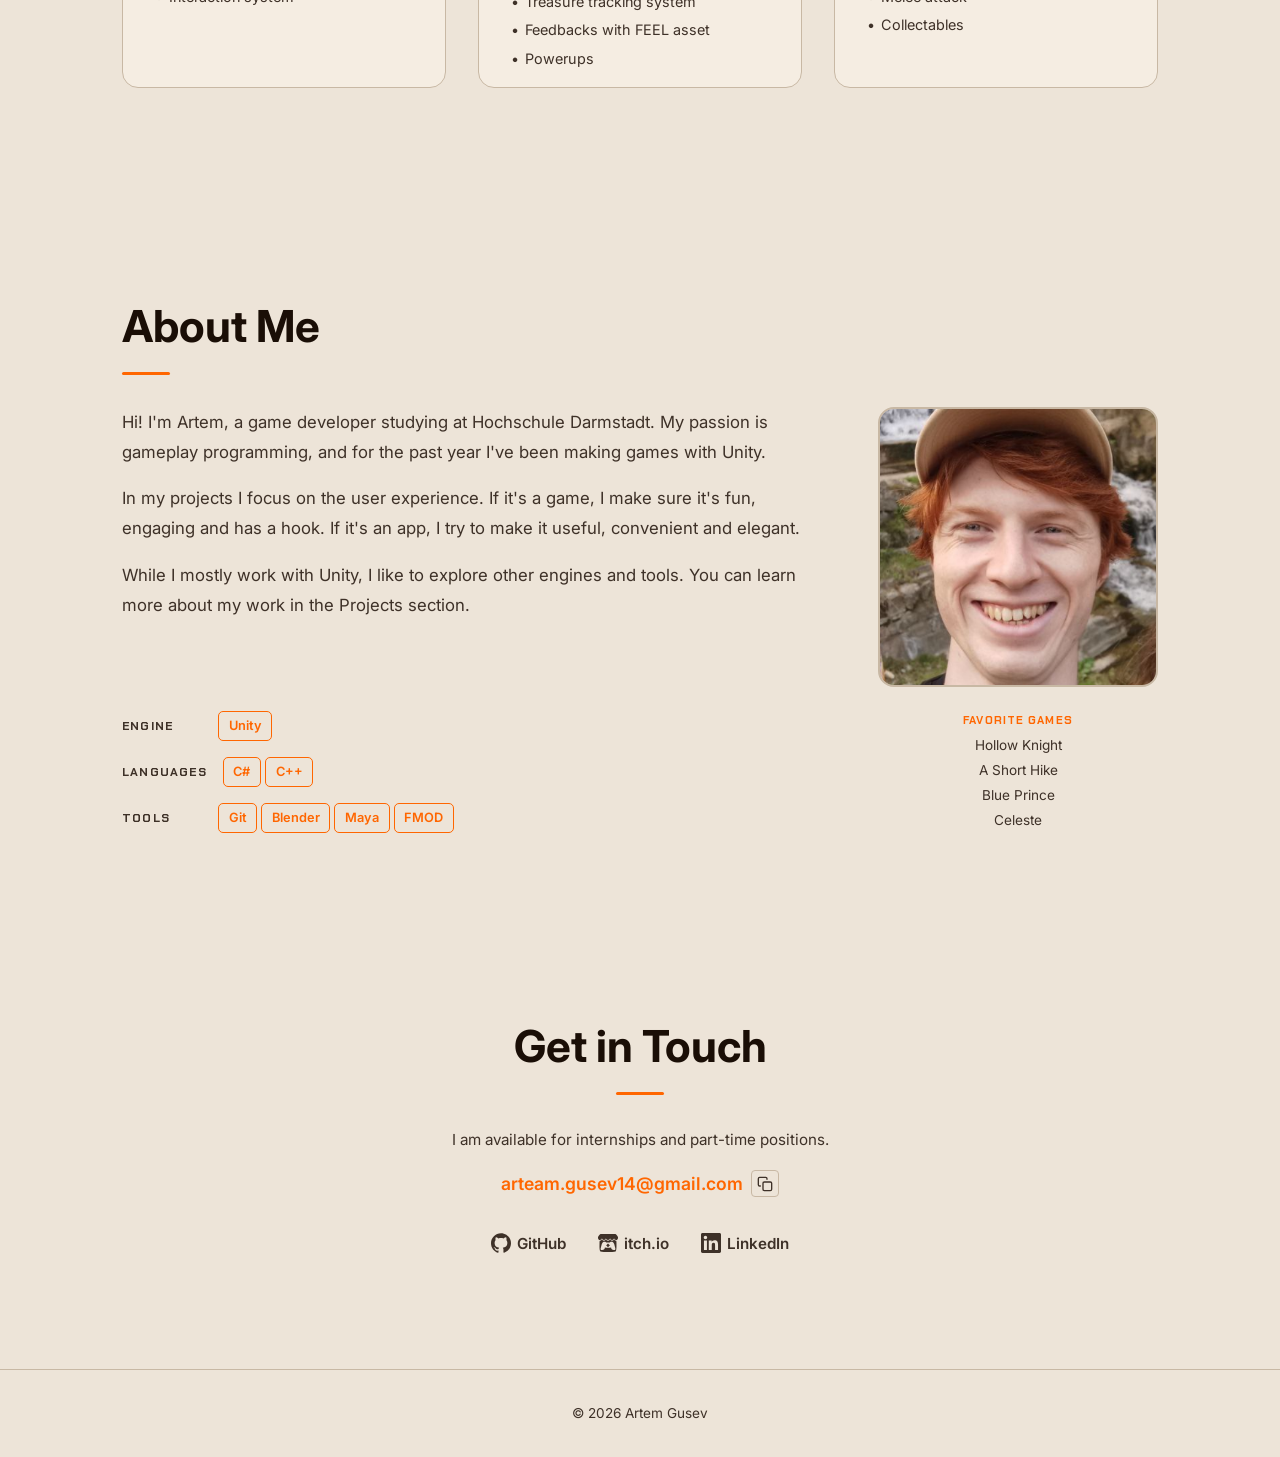
==== commit 0b0b2409: "Fixed colors" ====
--- a/index.html
+++ b/index.html
@@ -75,10 +75,10 @@
   <main>
   <!-- ===================== HERO ===================== -->
   <section id="home">
-    <video class="hero-video" autoplay muted loop playsinline>
+    <!-- <video class="hero-video" autoplay muted loop playsinline>
       <source src="assets/videos/showreel.webm" type="video/webm" />
       <source src="assets/videos/showreel.mp4" type="video/mp4" />
-    </video>
+    </video> -->
     <div class="hero-overlay" aria-hidden="true"></div>
     <div class="home-content">
       <h1 class="home-name">Artem Gusev</h1>
--- a/style.css
+++ b/style.css
@@ -13,7 +13,7 @@
   --color-accent-glow: rgba(200, 104, 32, 0.35);
   --color-accent-dim:  rgba(244, 162, 97, 0.1);
   --color-text:        #fdf0e6;
-  --color-text-muted:  #c8b09a;
+  --color-text-muted:  #d0c3b6;
   --color-text-inverse:#1c1917;
 
   --font-display: 'Chakra Petch', sans-serif;
@@ -1311,19 +1311,19 @@
    ===================================================================== */
 [data-theme="light"] {
   color-scheme: light;
-  --color-bg:               #e4d4c0;
-  --color-bg-rgb:           228, 212, 192;
-  --color-bg-surface:       #f0e4d0;
-  --color-bg-elevated:      #d8c8b4;
-  --color-border:           #c4a888;
-  --color-accent:           #c86820;
-  --color-accent-highlight: #e8903a;
-  --color-accent-glow:      rgba(200, 104, 32, 0.2);
-  --color-accent-dim:       rgba(200, 104, 32, 0.08);
-  --color-text:             #201408;
-  --color-text-muted:       #806050;
-  --color-text-inverse:     #e4d4c0;
-  --color-secondary:        #1a7a96;
+  --color-bg:               #ede4d8;
+  --color-bg-rgb:           237, 228, 216;
+  --color-bg-surface:       #f5ede2;
+  --color-bg-elevated:      #e0d0bc;
+  --color-border:           #c8b8a4;
+  --color-accent:           #f2723a;
+  --color-accent-highlight: #ff6600;
+  --color-accent-glow:      rgba(242, 114, 58, 0.2);
+  --color-accent-dim:       rgba(242, 114, 58, 0.08);
+  --color-text:             #1a0e06;
+  --color-text-muted:       #3e3128;
+  --color-text-inverse:     #ede4d8;
+  --color-secondary:        #037fd8;
   --shadow-card:            0 4px 24px rgba(0, 0, 0, 0.12);
   --shadow-glow:            0 0 20px var(--color-accent-glow);
 }
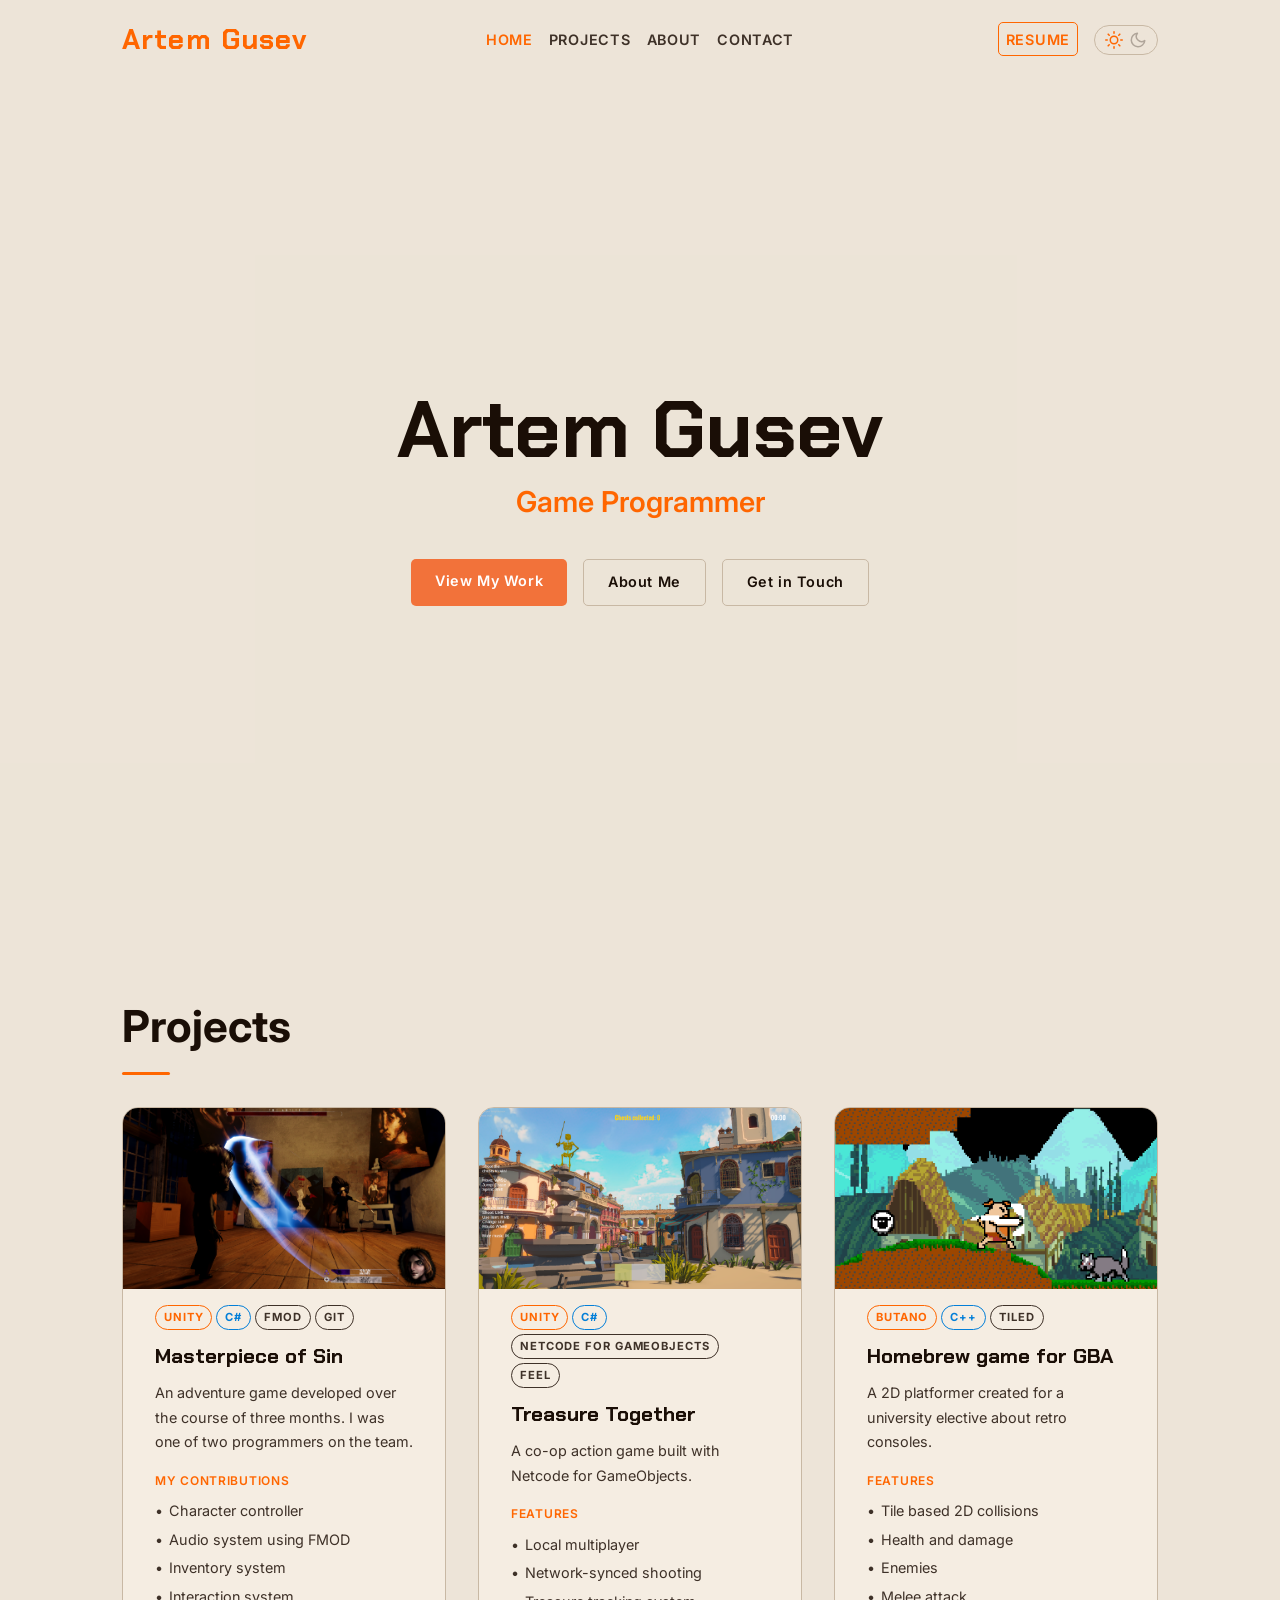
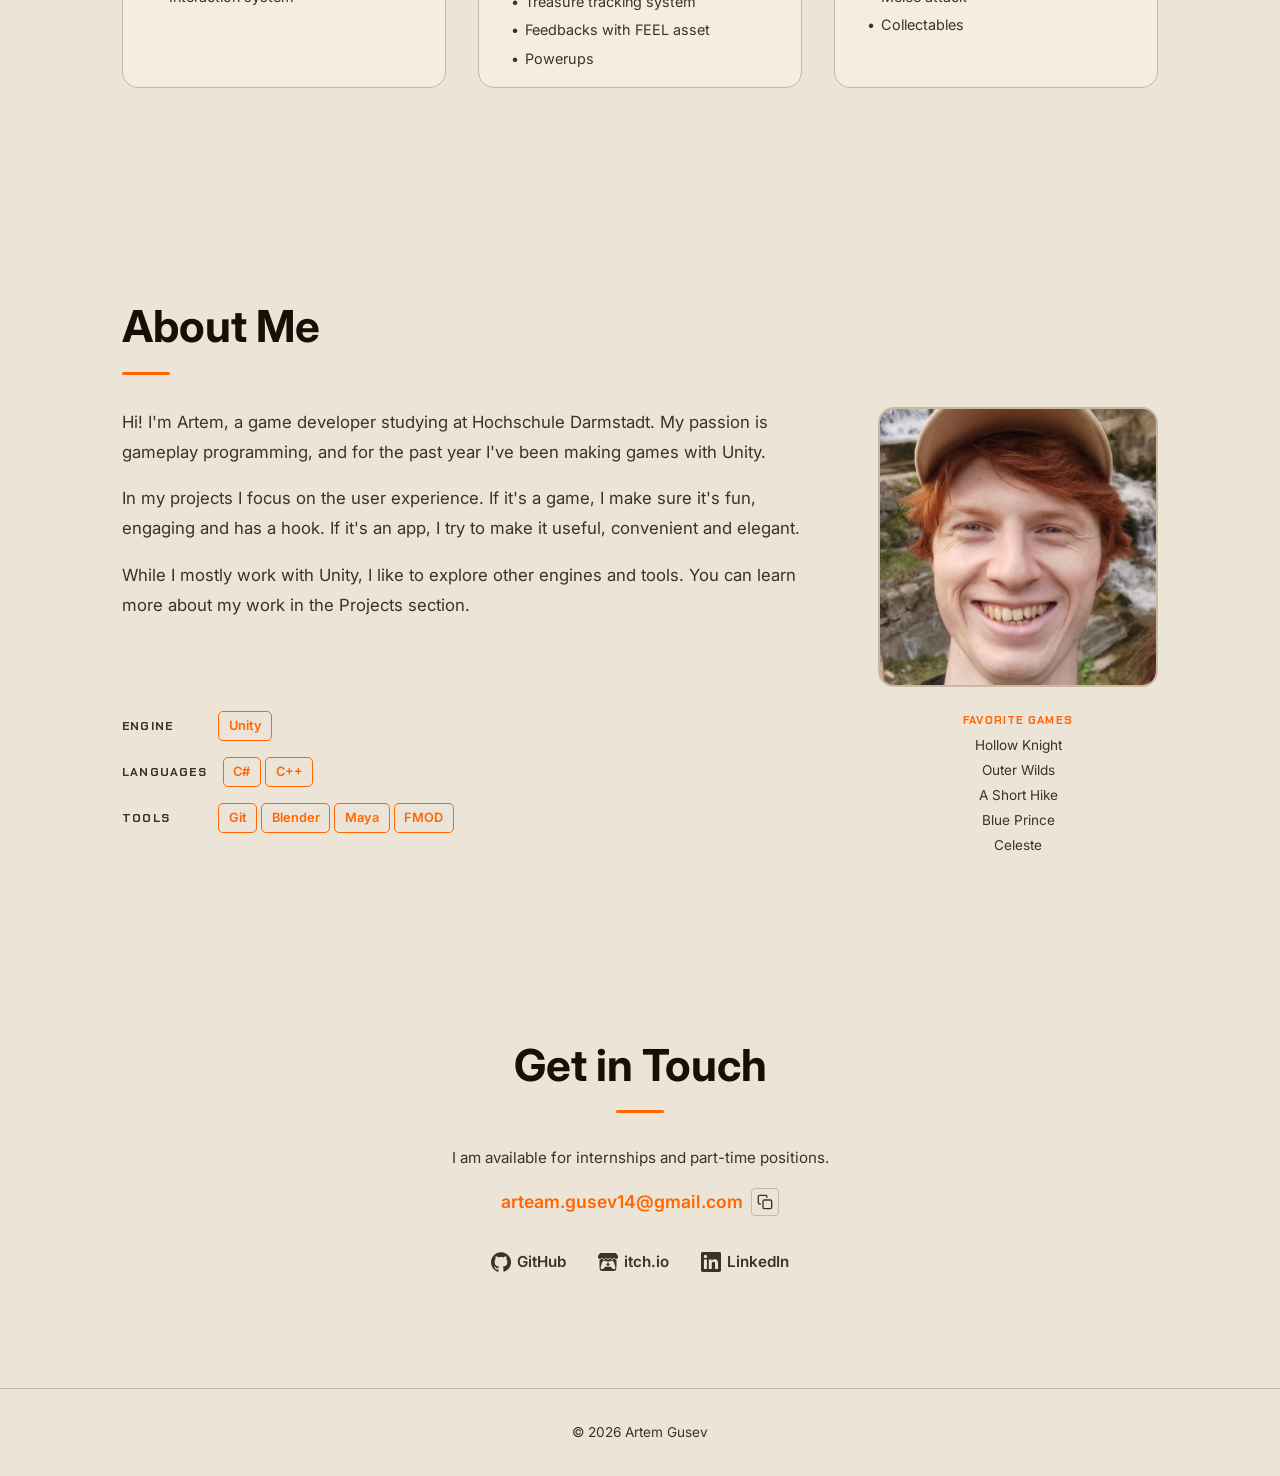
==== commit 83e8042c: "Added fav game" ====
--- a/index.html
+++ b/index.html
@@ -149,6 +149,7 @@
           <span class="fav-games-label">Favorite games</span>
           <ul>
             <li>Hollow Knight</li>
+            <li>Outer Wilds</li>
             <li>A Short Hike</li>
             <li>Blue Prince</li>
             <li>Celeste</li>
